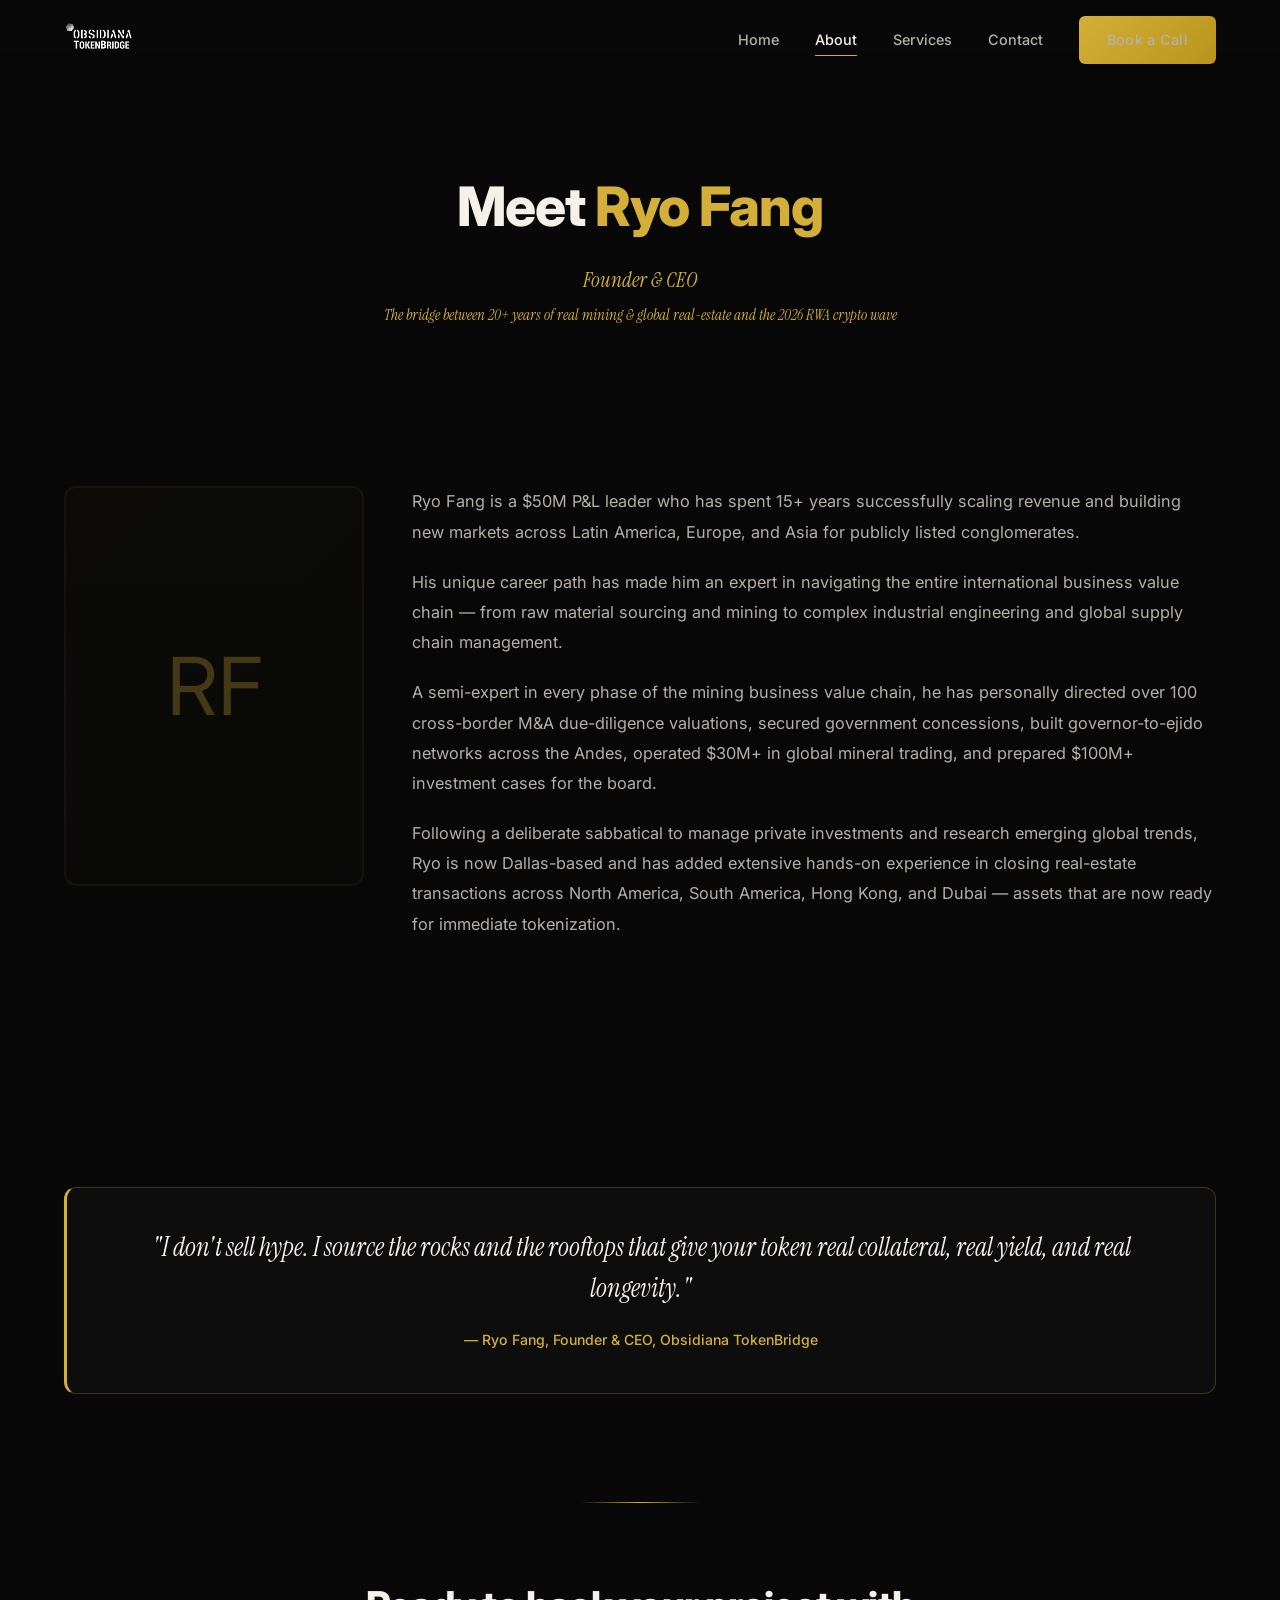
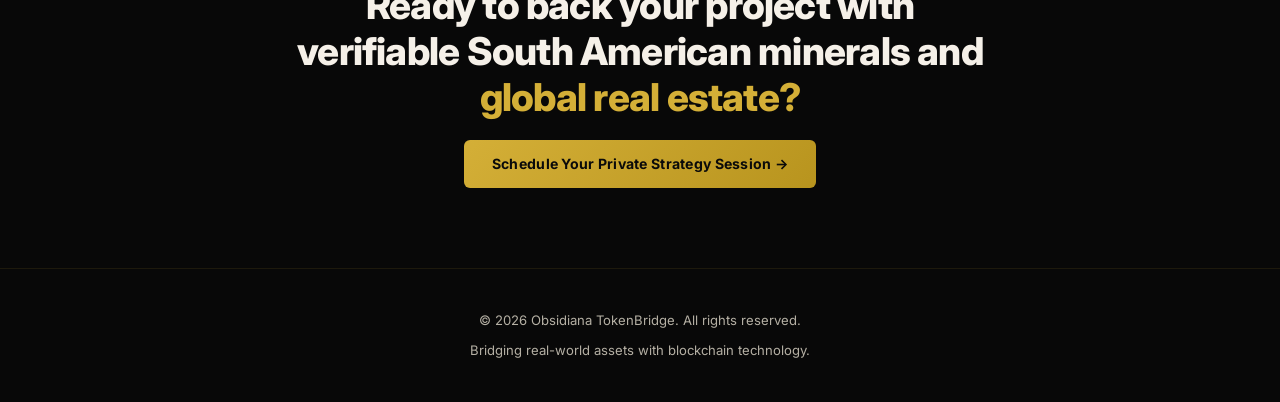
==== about.html @ aa085f13 "Initial build: 4-page Obsidiana TokenBridge website - Homepage with hero, services teaser, values, C" ====
<!DOCTYPE html>
<html lang="en">
<head>
  <meta charset="UTF-8">
  <meta name="viewport" content="width=device-width, initial-scale=1.0">
  <title>About Ryo Fang — Obsidiana TokenBridge</title>
  <meta name="description" content="Meet Ryo Fang, Founder & CEO of Obsidiana TokenBridge. 20+ years of mining and real-estate expertise bridging physical assets with blockchain technology.">
  <link rel="stylesheet" href="css/style.css">
  <link rel="icon" type="image/png" href="assets/images/logo.png">
</head>
<body>

  <!-- NAVIGATION -->
  <nav class="nav">
    <div class="nav-inner">
      <a href="index.html" class="nav-logo">
        <img src="assets/images/logo.png" alt="Obsidiana TokenBridge Logo">
      </a>
      <div class="nav-links">
        <a href="index.html">Home</a>
        <a href="about.html" class="active">About</a>
        <a href="services.html">Services</a>
        <a href="contact.html">Contact</a>
        <a href="contact.html" class="btn-gold">Book a Call</a>
      </div>
      <button class="hamburger" aria-label="Menu">
        <span></span><span></span><span></span>
      </button>
    </div>
  </nav>
  <div class="mobile-nav">
    <a href="index.html">Home</a>
    <a href="about.html" class="active">About</a>
    <a href="services.html">Services</a>
    <a href="contact.html">Contact</a>
    <a href="contact.html" class="btn-gold">Book a Call</a>
  </div>

  <!-- ABOUT HERO -->
  <section class="about-hero">
    <div class="container reveal">
      <h1>Meet <span class="gold">Ryo Fang</span></h1>
      <p class="subtitle">Founder &amp; CEO</p>
      <p class="subtitle" style="font-size:.95rem; margin-top:8px;">The bridge between 20+ years of real mining &amp; global real-estate and the 2026 RWA crypto wave</p>
    </div>
  </section>

  <!-- FOUNDER BIO -->
  <section class="section-sm">
    <div class="container">
      <div class="founder-section reveal">
        <!-- Placeholder photo — client can swap with real photo -->
        <div class="founder-photo placeholder">
          <!-- Replace this div's content with: <img src="assets/images/founder.jpg" alt="Ryo Fang"> -->
          RF
        </div>
        <div class="founder-bio">
          <p>Ryo Fang is a $50M P&amp;L leader who has spent 15+ years successfully scaling revenue and building new markets across Latin America, Europe, and Asia for publicly listed conglomerates.</p>
          <p>His unique career path has made him an expert in navigating the entire international business value chain — from raw material sourcing and mining to complex industrial engineering and global supply chain management.</p>
          <p>A semi-expert in every phase of the mining business value chain, he has personally directed over 100 cross-border M&amp;A due-diligence valuations, secured government concessions, built governor-to-ejido networks across the Andes, operated $30M+ in global mineral trading, and prepared $100M+ investment cases for the board.</p>
          <p>Following a deliberate sabbatical to manage private investments and research emerging global trends, Ryo is now Dallas-based and has added extensive hands-on experience in closing real-estate transactions across North America, South America, Hong Kong, and Dubai — assets that are now ready for immediate tokenization.</p>
        </div>
      </div>
    </div>
  </section>

  <!-- QUOTE -->
  <section class="section-sm">
    <div class="container">
      <div class="quote-box reveal">
        <blockquote>"I don't sell hype. I source the rocks and the rooftops that give your token real collateral, real yield, and real longevity."</blockquote>
        <cite>— Ryo Fang, Founder &amp; CEO, Obsidiana TokenBridge</cite>
      </div>
    </div>
  </section>

  <!-- CTA -->
  <section class="cta-section">
    <div class="container reveal">
      <h2>Ready to back your project with verifiable South American minerals and <span class="gold">global real estate?</span></h2>
      <a href="contact.html" class="btn-gold">Schedule Your Private Strategy Session &rarr;</a>
    </div>
  </section>

  <!-- FOOTER -->
  <footer class="footer">
    <div class="container">
      <p>&copy; 2026 Obsidiana TokenBridge. All rights reserved.</p>
      <p style="margin-top:6px;">Bridging real-world assets with blockchain technology.</p>
    </div>
  </footer>

  <script src="js/main.js"></script>
</body>
</html>
---- css/style.css ----
/* ===== OBSIDIANA TOKENBRIDGE — Global Styles ===== */
@import url('https://fonts.googleapis.com/css2?family=Inter:wght@300;400;500;600;700;800;900&family=Instrument+Serif:ital@0;1&display=swap');

*, *::before, *::after { margin: 0; padding: 0; box-sizing: border-box; }

:root {
  --gold: #D4AF37;
  --gold-light: #E8C860;
  --gold-dark: #B8941E;
  --gold-glow: rgba(212,175,55,0.25);
  --black: #0A0A0A;
  --black-card: #111111;
  --black-card-border: #1e1e1e;
  --white: #F5F0E8;
  --white-dim: #b5b0a4;
  --body-bg: #080808;
  --nav-height: 80px;
  --max-w: 1200px;
  --radius: 12px;
  --transition: .35s cubic-bezier(.4,0,.2,1);
}

html { scroll-behavior: smooth; font-size: 16px; }

body {
  font-family: 'Inter', sans-serif;
  background: var(--body-bg);
  color: var(--white);
  line-height: 1.7;
  overflow-x: hidden;
  -webkit-font-smoothing: antialiased;
}

/* Marble background on every page */
body::before {
  content: '';
  position: fixed;
  inset: 0;
  background: url('../assets/images/wallpaper.png') center/cover no-repeat;
  opacity: .18;
  z-index: -2;
  pointer-events: none;
}
body::after {
  content: '';
  position: fixed;
  inset: 0;
  background: linear-gradient(180deg, rgba(8,8,8,.6) 0%, rgba(8,8,8,.85) 50%, rgba(8,8,8,.95) 100%);
  z-index: -1;
  pointer-events: none;
}

img { max-width: 100%; display: block; }
a { color: inherit; text-decoration: none; }
ul { list-style: none; }

/* ===== SCROLLBAR ===== */
::-webkit-scrollbar { width: 8px; }
::-webkit-scrollbar-track { background: var(--black); }
::-webkit-scrollbar-thumb { background: var(--gold-dark); border-radius: 4px; }

/* ===== UTILITY ===== */
.container { max-width: var(--max-w); margin: 0 auto; padding: 0 24px; }
.gold { color: var(--gold); }
.serif { font-family: 'Instrument Serif', serif; }

/* ===== NAVIGATION ===== */
.nav {
  position: fixed;
  top: 0; left: 0; right: 0;
  height: var(--nav-height);
  z-index: 100;
  transition: background var(--transition), box-shadow var(--transition);
}
.nav.scrolled {
  background: rgba(10,10,10,.92);
  backdrop-filter: blur(16px);
  -webkit-backdrop-filter: blur(16px);
  box-shadow: 0 1px 0 rgba(212,175,55,.12);
}
.nav-inner {
  max-width: var(--max-w);
  margin: 0 auto;
  padding: 0 24px;
  height: 100%;
  display: flex;
  align-items: center;
  justify-content: space-between;
}
.nav-logo {
  display: flex;
  align-items: center;
  gap: 10px;
  font-weight: 700;
  font-size: 1.15rem;
  letter-spacing: .02em;
}
.nav-logo img {
  height: 38px;
  width: auto;
}
.nav-logo span {
  display: flex;
  flex-direction: column;
  line-height: 1.15;
}
.nav-logo .logo-sub {
  font-size: .7rem;
  color: var(--gold);
  font-weight: 500;
  letter-spacing: .08em;
}
.nav-links {
  display: flex;
  align-items: center;
  gap: 36px;
}
.nav-links a {
  font-size: .9rem;
  font-weight: 500;
  color: var(--white-dim);
  transition: color var(--transition);
  position: relative;
}
.nav-links a::after {
  content: '';
  position: absolute;
  bottom: -4px; left: 0;
  width: 0; height: 1.5px;
  background: var(--gold);
  transition: width var(--transition);
}
.nav-links a:hover,
.nav-links a.active {
  color: var(--white);
}
.nav-links a:hover::after,
.nav-links a.active::after {
  width: 100%;
}

/* CTA Button */
.btn-gold {
  display: inline-flex;
  align-items: center;
  gap: 8px;
  padding: 12px 28px;
  background: linear-gradient(135deg, var(--gold) 0%, var(--gold-dark) 100%);
  color: var(--black);
  font-family: 'Inter', sans-serif;
  font-weight: 700;
  font-size: .88rem;
  border: none;
  border-radius: 6px;
  cursor: pointer;
  transition: all var(--transition);
  letter-spacing: .02em;
  text-transform: none;
  white-space: nowrap;
}
.btn-gold:hover {
  background: linear-gradient(135deg, var(--gold-light) 0%, var(--gold) 100%);
  box-shadow: 0 0 30px var(--gold-glow);
  transform: translateY(-1px);
}
.btn-gold-outline {
  display: inline-flex;
  align-items: center;
  gap: 8px;
  padding: 12px 28px;
  background: transparent;
  color: var(--gold);
  font-family: 'Inter', sans-serif;
  font-weight: 600;
  font-size: .88rem;
  border: 1.5px solid var(--gold);
  border-radius: 6px;
  cursor: pointer;
  transition: all var(--transition);
  letter-spacing: .02em;
}
.btn-gold-outline:hover {
  background: rgba(212,175,55,.1);
  box-shadow: 0 0 20px var(--gold-glow);
}

/* ===== HAMBURGER (Mobile) ===== */
.hamburger {
  display: none;
  flex-direction: column;
  gap: 5px;
  cursor: pointer;
  z-index: 110;
  background: none;
  border: none;
  padding: 4px;
}
.hamburger span {
  width: 26px;
  height: 2px;
  background: var(--white);
  transition: all .3s ease;
  border-radius: 2px;
}
.hamburger.open span:nth-child(1) { transform: rotate(45deg) translate(5px,5px); }
.hamburger.open span:nth-child(2) { opacity: 0; }
.hamburger.open span:nth-child(3) { transform: rotate(-45deg) translate(5px,-5px); }

/* ===== MOBILE NAV OVERLAY ===== */
.mobile-nav {
  display: none;
  position: fixed;
  inset: 0;
  background: rgba(8,8,8,.97);
  backdrop-filter: blur(20px);
  z-index: 105;
  flex-direction: column;
  justify-content: center;
  align-items: center;
  gap: 32px;
}
.mobile-nav.open { display: flex; }
.mobile-nav a {
  font-size: 1.5rem;
  font-weight: 600;
  color: var(--white-dim);
  transition: color var(--transition);
}
.mobile-nav a:hover,
.mobile-nav a.active { color: var(--gold); }

/* ===== SECTIONS ===== */
.section {
  padding: 100px 0;
  position: relative;
}
.section-sm { padding: 60px 0; }

/* Section header */
.section-header {
  text-align: center;
  margin-bottom: 60px;
}
.section-header h2 {
  font-size: clamp(2rem, 4vw, 3rem);
  font-weight: 800;
  margin-bottom: 16px;
  letter-spacing: -.02em;
}
.section-header p {
  max-width: 680px;
  margin: 0 auto;
  color: var(--white-dim);
  font-size: 1.05rem;
  line-height: 1.8;
}

/* ===== HERO (Home) ===== */
.hero {
  min-height: 100vh;
  display: flex;
  align-items: center;
  position: relative;
  overflow: hidden;
  padding-top: var(--nav-height);
}
.hero-bg {
  position: absolute;
  inset: 0;
  z-index: -1;
}
.hero-bg img {
  width: 100%;
  height: 100%;
  object-fit: cover;
  opacity: .35;
}
.hero-bg::after {
  content: '';
  position: absolute;
  inset: 0;
  background: linear-gradient(180deg,
    rgba(8,8,8,.3) 0%,
    rgba(8,8,8,.65) 60%,
    var(--body-bg) 100%);
}
.hero-content {
  position: relative;
  z-index: 2;
  text-align: center;
  max-width: 820px;
  margin: 0 auto;
  padding: 60px 24px 80px;
}
.hero-content h1 {
  font-size: clamp(2.5rem, 5.5vw, 4.2rem);
  font-weight: 900;
  letter-spacing: -.03em;
  line-height: 1.1;
  margin-bottom: 12px;
}
.hero-content .hero-tagline {
  font-family: 'Instrument Serif', serif;
  font-style: italic;
  font-size: clamp(1.1rem, 2.5vw, 1.6rem);
  color: var(--gold);
  margin-bottom: 28px;
  line-height: 1.4;
}
.hero-content p {
  font-size: 1.05rem;
  color: var(--white-dim);
  line-height: 1.8;
  max-width: 640px;
  margin: 0 auto 36px;
}
.hero-content .btn-gold {
  padding: 16px 36px;
  font-size: .95rem;
}

/* ===== SERVICE CARDS (Home teaser + Services page) ===== */
.services-grid {
  display: grid;
  grid-template-columns: repeat(3, 1fr);
  gap: 28px;
}
.service-card {
  background: rgba(17,17,17,.7);
  border: 1px solid var(--black-card-border);
  border-radius: var(--radius);
  padding: 40px 28px 36px;
  text-align: center;
  transition: all var(--transition);
  position: relative;
  overflow: hidden;
}
.service-card::before {
  content: '';
  position: absolute;
  top: 0; left: 0; right: 0;
  height: 2px;
  background: linear-gradient(90deg, transparent 0%, var(--gold) 50%, transparent 100%);
  opacity: 0;
  transition: opacity var(--transition);
}
.service-card:hover {
  border-color: rgba(212,175,55,.25);
  transform: translateY(-4px);
  box-shadow: 0 20px 60px rgba(0,0,0,.4);
}
.service-card:hover::before { opacity: 1; }

.service-icon {
  width: 64px;
  height: 64px;
  margin: 0 auto 20px;
  display: flex;
  align-items: center;
  justify-content: center;
  font-size: 2rem;
}
.service-icon img {
  width: 56px;
  height: 56px;
  object-fit: contain;
}
.service-card h3 {
  font-size: 1.15rem;
  font-weight: 700;
  margin-bottom: 12px;
  letter-spacing: -.01em;
}
.service-card p {
  font-size: .92rem;
  color: var(--white-dim);
  line-height: 1.7;
}

/* Service card — highlighted (middle) */
.service-card.highlight {
  border-color: rgba(212,175,55,.35);
  background: rgba(212,175,55,.05);
}

/* ===== VALUES SECTION (Home) ===== */
.values-grid {
  display: grid;
  grid-template-columns: repeat(3, 1fr);
  gap: 36px;
}
.value-item {
  text-align: center;
  padding: 24px;
}
.value-icon {
  font-size: 1.5rem;
  margin-bottom: 16px;
  color: var(--gold);
}
.value-item h3 {
  font-size: 1.05rem;
  font-weight: 700;
  margin-bottom: 10px;
}
.value-item p {
  font-size: .9rem;
  color: var(--white-dim);
  line-height: 1.7;
}

/* ===== CTA SECTION ===== */
.cta-section {
  text-align: center;
  padding: 80px 0;
  position: relative;
}
.cta-section::before {
  content: '';
  position: absolute;
  top: 0; left: 50%; transform: translateX(-50%);
  width: 120px; height: 1px;
  background: linear-gradient(90deg, transparent, var(--gold), transparent);
}
.cta-section h2 {
  font-size: clamp(1.6rem, 3.5vw, 2.4rem);
  font-weight: 800;
  max-width: 700px;
  margin: 0 auto 20px;
  letter-spacing: -.02em;
  line-height: 1.2;
}
.cta-section p {
  color: var(--white-dim);
  font-size: 1.05rem;
  max-width: 600px;
  margin: 0 auto 32px;
  line-height: 1.7;
}

/* ===== SERVICES PAGE — Detailed cards ===== */
.service-detail {
  background: rgba(17,17,17,.6);
  border: 1px solid var(--black-card-border);
  border-radius: var(--radius);
  padding: 48px 40px;
  margin-bottom: 32px;
  transition: border-color var(--transition);
}
.service-detail:hover {
  border-color: rgba(212,175,55,.2);
}
.service-detail h3 {
  font-size: 1.5rem;
  font-weight: 700;
  margin-bottom: 16px;
  color: var(--gold);
}
.service-detail .lead {
  font-size: 1.05rem;
  color: var(--white-dim);
  margin-bottom: 20px;
  line-height: 1.7;
}
.service-detail ul {
  margin-bottom: 20px;
}
.service-detail li {
  padding: 6px 0 6px 28px;
  position: relative;
  color: var(--white-dim);
  font-size: .95rem;
  line-height: 1.7;
}
.service-detail li::before {
  content: '✓';
  position: absolute;
  left: 0;
  color: var(--gold);
  font-weight: 700;
}
.service-detail .note {
  font-style: italic;
  color: var(--white-dim);
  font-size: .9rem;
  opacity: .8;
}

/* ===== 5-STEP PROCESS ===== */
.process-steps {
  display: flex;
  gap: 0;
  position: relative;
  margin-top: 40px;
}
.process-steps::before {
  content: '';
  position: absolute;
  top: 28px;
  left: 40px;
  right: 40px;
  height: 2px;
  background: linear-gradient(90deg, var(--gold-dark), var(--gold), var(--gold-dark));
  opacity: .3;
}
.step {
  flex: 1;
  text-align: center;
  position: relative;
  padding: 0 8px;
}
.step-num {
  width: 56px;
  height: 56px;
  border-radius: 50%;
  background: rgba(212,175,55,.1);
  border: 2px solid var(--gold);
  display: flex;
  align-items: center;
  justify-content: center;
  font-size: 1.3rem;
  font-weight: 800;
  color: var(--gold);
  margin: 0 auto 16px;
  position: relative;
  z-index: 2;
}
.step h4 {
  font-size: .88rem;
  font-weight: 600;
  margin-bottom: 6px;
}
.step p {
  font-size: .8rem;
  color: var(--white-dim);
  line-height: 1.5;
}

/* ===== WHY CHOOSE (Services) ===== */
.why-list {
  display: grid;
  grid-template-columns: 1fr 1fr;
  gap: 20px;
  margin-top: 32px;
}
.why-item {
  display: flex;
  gap: 14px;
  align-items: flex-start;
  padding: 20px;
  background: rgba(17,17,17,.5);
  border: 1px solid var(--black-card-border);
  border-radius: 8px;
}
.why-item .icon {
  color: var(--gold);
  font-size: 1.2rem;
  flex-shrink: 0;
  margin-top: 2px;
}
.why-item p {
  font-size: .92rem;
  color: var(--white-dim);
  line-height: 1.6;
}

/* ===== ABOUT PAGE ===== */
.about-hero {
  padding-top: calc(var(--nav-height) + 80px);
  padding-bottom: 40px;
  text-align: center;
}
.about-hero h1 {
  font-size: clamp(2.2rem, 4.5vw, 3.4rem);
  font-weight: 800;
  letter-spacing: -.02em;
  margin-bottom: 12px;
}
.about-hero .subtitle {
  font-family: 'Instrument Serif', serif;
  font-style: italic;
  font-size: clamp(1rem, 2vw, 1.3rem);
  color: var(--gold);
  line-height: 1.5;
}

.founder-section {
  display: grid;
  grid-template-columns: 300px 1fr;
  gap: 48px;
  align-items: start;
  padding: 60px 0;
}
.founder-photo {
  border-radius: var(--radius);
  overflow: hidden;
  border: 2px solid rgba(212,175,55,.2);
  aspect-ratio: 3/4;
}
.founder-photo img {
  width: 100%;
  height: 100%;
  object-fit: cover;
}
/* placeholder when no photo */
.founder-photo.placeholder {
  background: linear-gradient(135deg, rgba(212,175,55,.08), rgba(17,17,17,.8));
  display: flex;
  align-items: center;
  justify-content: center;
  font-size: 5rem;
  color: var(--gold);
  opacity: .3;
}
.founder-bio p {
  font-size: 1.02rem;
  color: var(--white-dim);
  line-height: 1.85;
  margin-bottom: 20px;
}

.quote-box {
  background: rgba(17,17,17,.6);
  border: 1px solid rgba(212,175,55,.25);
  border-left: 3px solid var(--gold);
  border-radius: var(--radius);
  padding: 40px;
  margin: 48px 0;
  text-align: center;
}
.quote-box blockquote {
  font-family: 'Instrument Serif', serif;
  font-style: italic;
  font-size: clamp(1.15rem, 2.5vw, 1.6rem);
  line-height: 1.6;
  color: var(--white);
  margin-bottom: 16px;
}
.quote-box cite {
  font-family: 'Inter', sans-serif;
  font-style: normal;
  font-size: .88rem;
  color: var(--gold);
  font-weight: 500;
}

/* ===== CONTACT PAGE ===== */
.contact-hero {
  padding-top: calc(var(--nav-height) + 60px);
  padding-bottom: 40px;
  text-align: center;
}
.contact-hero .label {
  font-size: .8rem;
  font-weight: 600;
  letter-spacing: .15em;
  text-transform: uppercase;
  color: var(--gold);
  margin-bottom: 12px;
}
.contact-hero h1 {
  font-size: clamp(2.4rem, 5vw, 3.8rem);
  font-weight: 800;
  letter-spacing: -.02em;
  margin-bottom: 16px;
}
.contact-hero p {
  color: var(--white-dim);
  font-size: 1.05rem;
  max-width: 560px;
  margin: 0 auto 28px;
  line-height: 1.7;
}

.contact-cards {
  display: grid;
  grid-template-columns: repeat(3, 1fr);
  gap: 28px;
  margin: 60px 0;
}
.contact-card {
  background: rgba(17,17,17,.65);
  border: 1px solid var(--black-card-border);
  border-radius: var(--radius);
  padding: 40px 24px;
  text-align: center;
  transition: all var(--transition);
}
.contact-card:hover {
  border-color: rgba(212,175,55,.25);
  transform: translateY(-3px);
}
.contact-card .card-icon {
  font-size: 2rem;
  margin-bottom: 16px;
  color: var(--gold);
}
.contact-card h3 {
  font-size: 1.1rem;
  font-weight: 700;
  margin-bottom: 8px;
}
.contact-card p {
  font-size: .9rem;
  color: var(--white-dim);
  line-height: 1.6;
}
.contact-card a {
  color: var(--gold);
  transition: color var(--transition);
}
.contact-card a:hover { color: var(--gold-light); }

/* Contact form placeholder */
.contact-form-area {
  max-width: 640px;
  margin: 0 auto;
  background: rgba(17,17,17,.6);
  border: 1px solid var(--black-card-border);
  border-radius: var(--radius);
  padding: 48px 40px;
  text-align: center;
}
.contact-form-area h3 {
  font-size: 1.3rem;
  font-weight: 700;
  margin-bottom: 12px;
}
.contact-form-area p {
  font-size: .92rem;
  color: var(--white-dim);
  margin-bottom: 24px;
}
/* Fillout embed placeholder */
.fillout-embed {
  min-height: 200px;
  border: 1px dashed rgba(212,175,55,.3);
  border-radius: 8px;
  display: flex;
  align-items: center;
  justify-content: center;
  color: var(--white-dim);
  font-size: .9rem;
  padding: 40px;
}

/* ===== FOOTER ===== */
.footer {
  padding: 40px 0;
  border-top: 1px solid rgba(212,175,55,.1);
  text-align: center;
}
.footer p {
  font-size: .82rem;
  color: var(--white-dim);
  line-height: 1.8;
}
.footer a { color: var(--gold); }
.footer a:hover { color: var(--gold-light); }

/* ===== PAGE HEADER (inner pages) ===== */
.page-header {
  padding-top: calc(var(--nav-height) + 80px);
  padding-bottom: 40px;
  text-align: center;
}
.page-header h1 {
  font-size: clamp(2.2rem, 5vw, 3.6rem);
  font-weight: 800;
  letter-spacing: -.02em;
  margin-bottom: 20px;
}
.page-header p {
  font-size: 1.05rem;
  color: var(--white-dim);
  max-width: 700px;
  margin: 0 auto;
  line-height: 1.8;
}
.page-header .highlight-text {
  color: var(--gold);
}

/* ===== DIVIDER ===== */
.divider {
  width: 80px;
  height: 1px;
  background: linear-gradient(90deg, transparent, var(--gold), transparent);
  margin: 48px auto;
}

/* ===== ANIMATIONS ===== */
.reveal {
  opacity: 0;
  transform: translateY(32px);
  transition: opacity .7s ease, transform .7s ease;
}
.reveal.visible {
  opacity: 1;
  transform: translateY(0);
}
.reveal-delay-1 { transition-delay: .1s; }
.reveal-delay-2 { transition-delay: .2s; }
.reveal-delay-3 { transition-delay: .3s; }
.reveal-delay-4 { transition-delay: .4s; }
.reveal-delay-5 { transition-delay: .5s; }

/* Gold shimmer for headings */
@keyframes shimmer {
  0% { background-position: -200% center; }
  100% { background-position: 200% center; }
}
.gold-shimmer {
  background: linear-gradient(90deg, var(--gold-dark), var(--gold-light), var(--gold), var(--gold-light), var(--gold-dark));
  background-size: 200% auto;
  -webkit-background-clip: text;
  -webkit-text-fill-color: transparent;
  background-clip: text;
  animation: shimmer 4s linear infinite;
}

/* Subtle glow pulse on hero */
@keyframes glowPulse {
  0%, 100% { box-shadow: 0 0 20px var(--gold-glow); }
  50% { box-shadow: 0 0 40px var(--gold-glow), 0 0 60px rgba(212,175,55,.1); }
}

/* ===== RESPONSIVE ===== */
@media (max-width: 1024px) {
  .services-grid { grid-template-columns: repeat(2, 1fr); }
  .services-grid .service-card:last-child {
    grid-column: 1 / -1;
    max-width: 400px;
    margin: 0 auto;
  }
  .founder-section { grid-template-columns: 240px 1fr; gap: 32px; }
  .why-list { grid-template-columns: 1fr; }
  .process-steps { flex-wrap: wrap; gap: 24px; }
  .process-steps::before { display: none; }
  .step { flex: 0 0 calc(33.33% - 16px); }
}

@media (max-width: 768px) {
  :root { --nav-height: 64px; }

  .nav-links { display: none; }
  .hamburger { display: flex; }

  .hero-content { padding: 40px 20px 60px; }

  .services-grid { grid-template-columns: 1fr; }
  .services-grid .service-card:last-child { max-width: 100%; }

  .values-grid { grid-template-columns: 1fr; gap: 24px; }

  .contact-cards { grid-template-columns: 1fr; }

  .founder-section {
    grid-template-columns: 1fr;
    text-align: center;
  }
  .founder-photo {
    max-width: 260px;
    margin: 0 auto;
  }

  .service-detail { padding: 32px 24px; }

  .process-steps { flex-direction: column; align-items: center; }
  .step { flex: none; width: 100%; max-width: 280px; }

  .quote-box { padding: 28px 20px; }

  .contact-form-area { padding: 32px 20px; }

  .section { padding: 60px 0; }
}

@media (max-width: 480px) {
  .hero-content h1 { font-size: 2rem; }
  .section-header h2 { font-size: 1.6rem; }
  .cta-section h2 { font-size: 1.4rem; }
  .btn-gold { padding: 12px 24px; font-size: .85rem; }
}
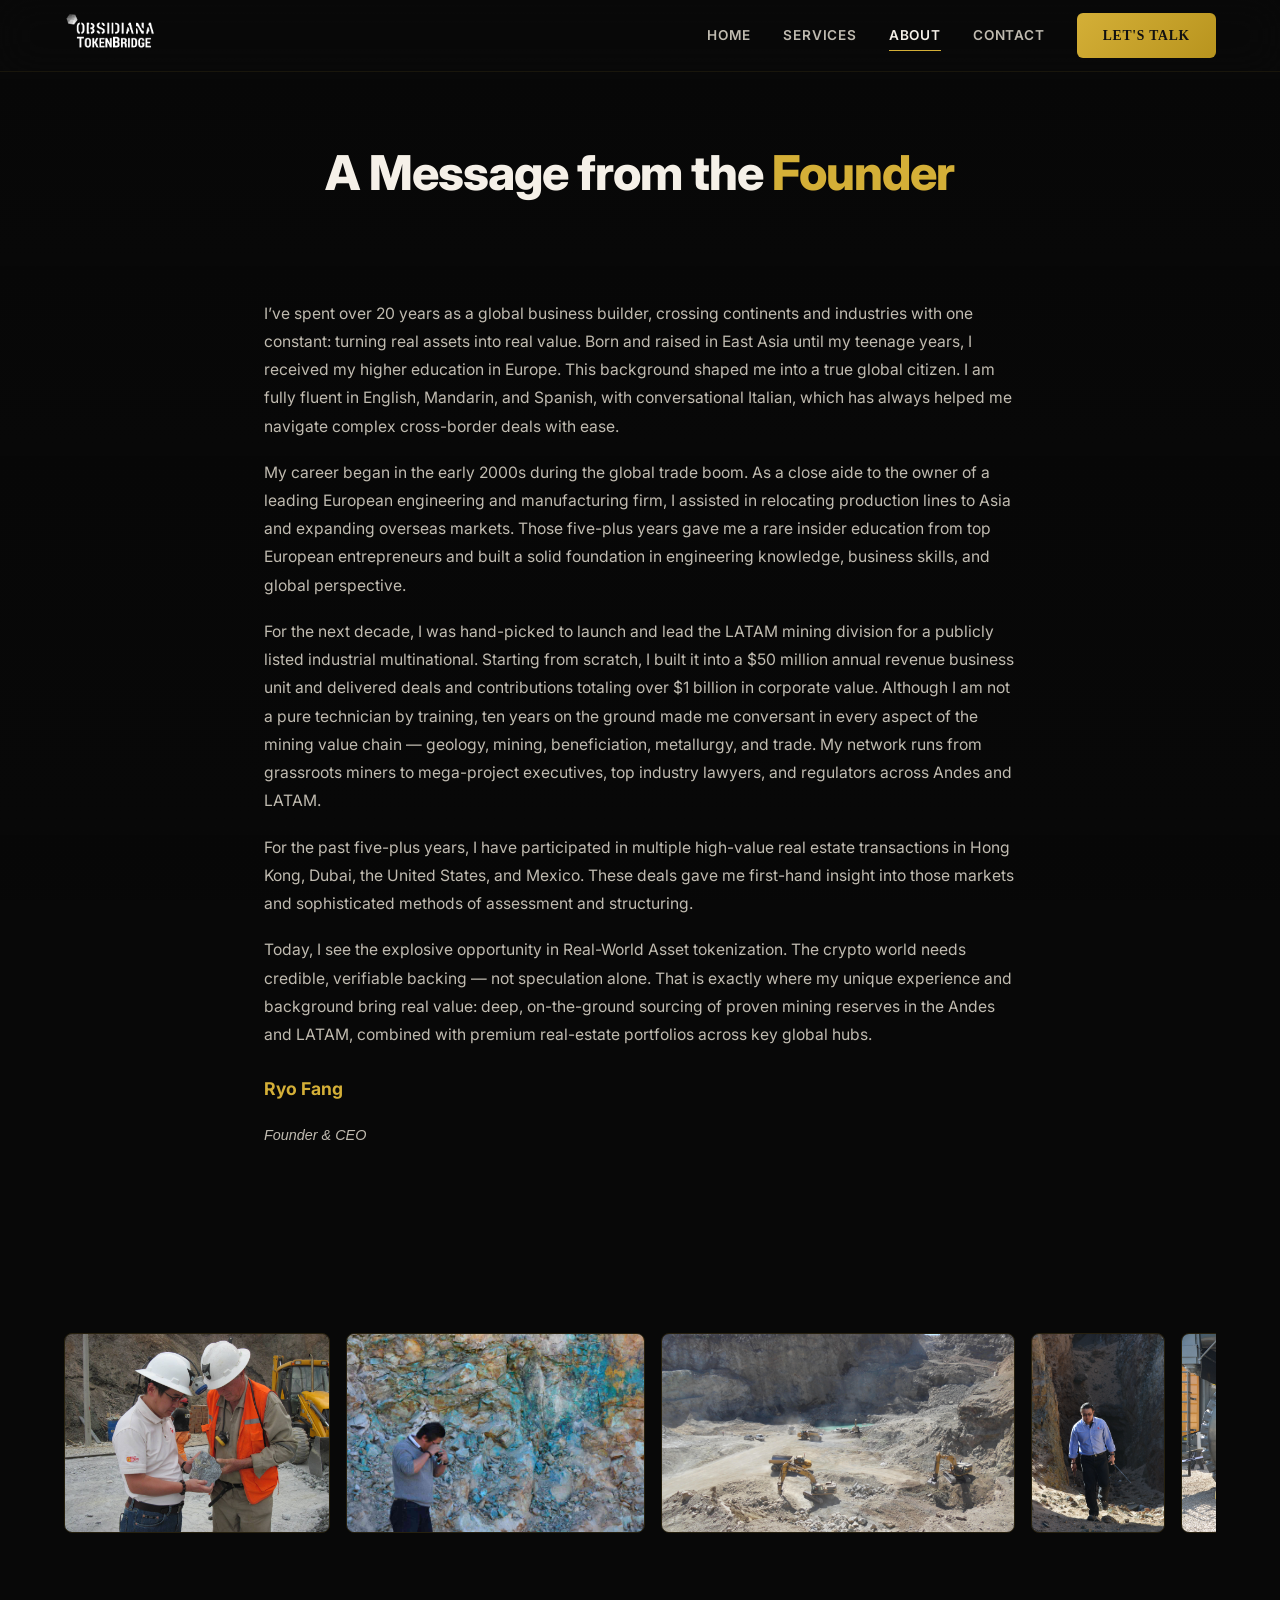
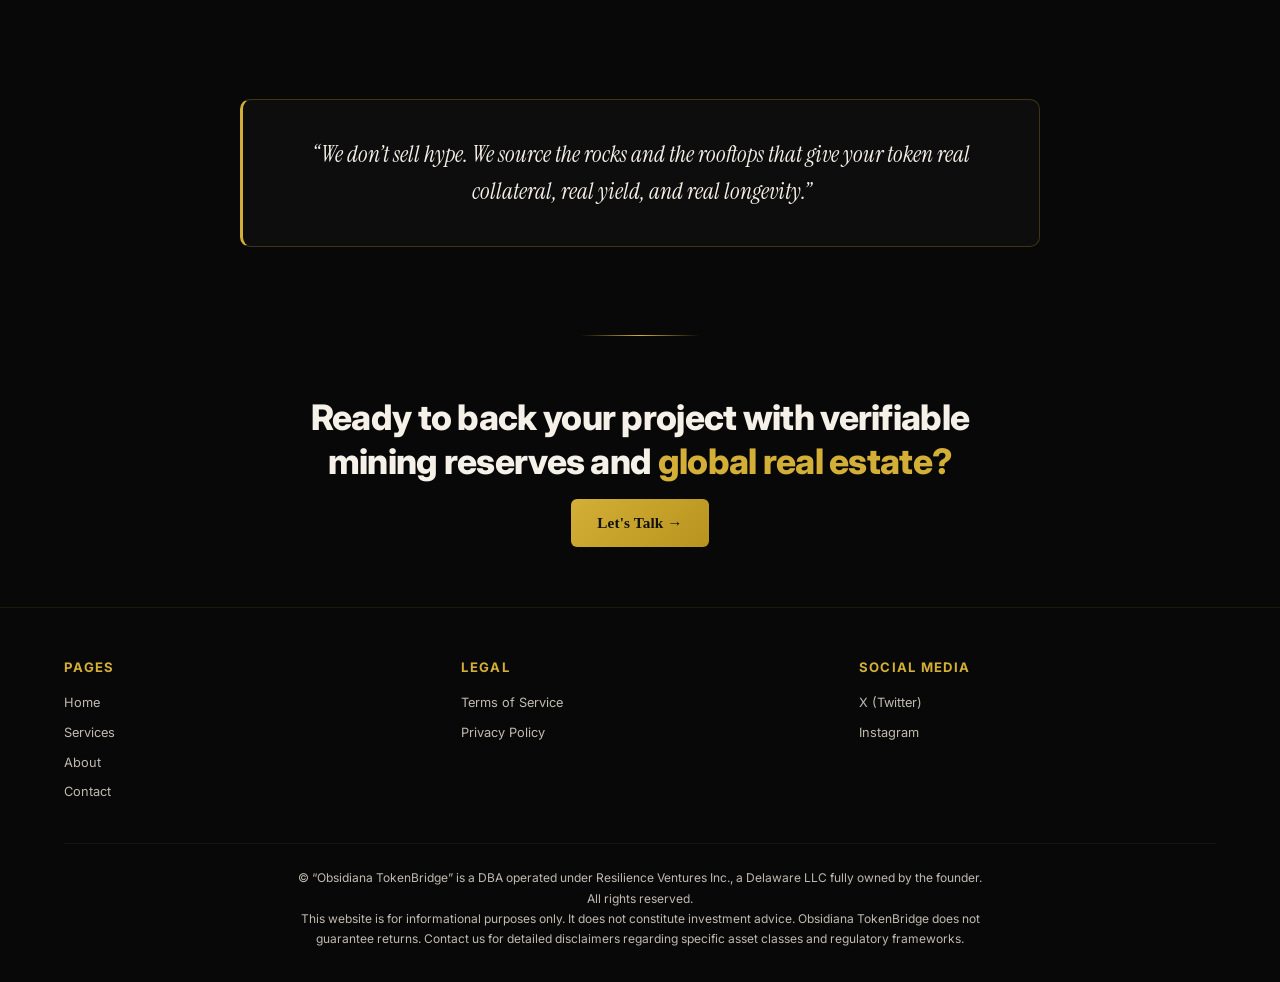
==== commit 0515e9c2: "Major revision: implement all client feedback - Hero: full-width hero2.jpg, new body text about toke" ====
--- a/about.html
+++ b/about.html
@@ -18,10 +18,10 @@
       </a>
       <div class="nav-links">
         <a href="index.html">Home</a>
+        <a href="services.html">Services</a>
         <a href="about.html" class="active">About</a>
-        <a href="services.html">Services</a>
         <a href="contact.html">Contact</a>
-        <a href="contact.html" class="btn-gold">Book a Call</a>
+        <a href="contact.html" class="btn-gold">Let's Talk</a>
       </div>
       <button class="hamburger" aria-label="Menu">
         <span></span><span></span><span></span>
@@ -30,35 +30,72 @@
   </nav>
   <div class="mobile-nav">
     <a href="index.html">Home</a>
+    <a href="services.html">Services</a>
     <a href="about.html" class="active">About</a>
-    <a href="services.html">Services</a>
     <a href="contact.html">Contact</a>
-    <a href="contact.html" class="btn-gold">Book a Call</a>
+    <a href="contact.html" class="btn-gold">Let's Talk</a>
   </div>
 
   <!-- ABOUT HERO -->
   <section class="about-hero">
     <div class="container reveal">
-      <h1>Meet <span class="gold">Ryo Fang</span></h1>
-      <p class="subtitle">Founder &amp; CEO</p>
-      <p class="subtitle" style="font-size:.95rem; margin-top:8px;">The bridge between 20+ years of real mining &amp; global real-estate and the 2026 RWA crypto wave</p>
+      <h1>A Message from the <span class="gold">Founder</span></h1>
     </div>
   </section>
 
   <!-- FOUNDER BIO -->
   <section class="section-sm">
     <div class="container">
-      <div class="founder-section reveal">
-        <!-- Placeholder photo — client can swap with real photo -->
-        <div class="founder-photo placeholder">
-          <!-- Replace this div's content with: <img src="assets/images/founder.jpg" alt="Ryo Fang"> -->
-          RF
-        </div>
-        <div class="founder-bio">
-          <p>Ryo Fang is a $50M P&amp;L leader who has spent 15+ years successfully scaling revenue and building new markets across Latin America, Europe, and Asia for publicly listed conglomerates.</p>
-          <p>His unique career path has made him an expert in navigating the entire international business value chain — from raw material sourcing and mining to complex industrial engineering and global supply chain management.</p>
-          <p>A semi-expert in every phase of the mining business value chain, he has personally directed over 100 cross-border M&amp;A due-diligence valuations, secured government concessions, built governor-to-ejido networks across the Andes, operated $30M+ in global mineral trading, and prepared $100M+ investment cases for the board.</p>
-          <p>Following a deliberate sabbatical to manage private investments and research emerging global trends, Ryo is now Dallas-based and has added extensive hands-on experience in closing real-estate transactions across North America, South America, Hong Kong, and Dubai — assets that are now ready for immediate tokenization.</p>
+      <div class="founder-bio reveal">
+        <p>I&rsquo;ve spent over 20 years as a global business builder, crossing continents and industries with one constant: turning real assets into real value. Born and raised in East Asia until my teenage years, I received my higher education in Europe. This background shaped me into a true global citizen. I am fully fluent in English, Mandarin, and Spanish, with conversational Italian, which has always helped me navigate complex cross-border deals with ease.</p>
+
+        <p>My career began in the early 2000s during the global trade boom. As a close aide to the owner of a leading European engineering and manufacturing firm, I assisted in relocating production lines to Asia and expanding overseas markets. Those five-plus years gave me a rare insider education from top European entrepreneurs and built a solid foundation in engineering knowledge, business skills, and global perspective.</p>
+
+        <p>For the next decade, I was hand-picked to launch and lead the LATAM mining division for a publicly listed industrial multinational. Starting from scratch, I built it into a $50 million annual revenue business unit and delivered deals and contributions totaling over $1 billion in corporate value. Although I am not a pure technician by training, ten years on the ground made me conversant in every aspect of the mining value chain &mdash; geology, mining, beneficiation, metallurgy, and trade. My network runs from grassroots miners to mega-project executives, top industry lawyers, and regulators across Andes and LATAM.</p>
+
+        <p>For the past five-plus years, I have participated in multiple high-value real estate transactions in Hong Kong, Dubai, the United States, and Mexico. These deals gave me first-hand insight into those markets and sophisticated methods of assessment and structuring.</p>
+
+        <p>Today, I see the explosive opportunity in Real-World Asset tokenization. The crypto world needs credible, verifiable backing &mdash; not speculation alone. That is exactly where my unique experience and background bring real value: deep, on-the-ground sourcing of proven mining reserves in the Andes and LATAM, combined with premium real-estate portfolios across key global hubs.</p>
+
+        <p class="signature">Ryo Fang</p>
+        <p class="signature-title">Founder &amp; CEO</p>
+      </div>
+    </div>
+  </section>
+
+  <!-- PHOTO CAROUSEL -->
+  <section class="section-sm">
+    <div class="container">
+      <div class="photo-carousel">
+        <div class="photo-track">
+          <img src="assets/images/about-01.jpg" alt="Ryo Fang">
+          <img src="assets/images/about-02.jpg" alt="Ryo Fang">
+          <img src="assets/images/about-03.jpg" alt="Ryo Fang">
+          <img src="assets/images/about-04.jpg" alt="Ryo Fang">
+          <img src="assets/images/about-05.jpg" alt="Ryo Fang">
+          <img src="assets/images/about-06.jpg" alt="Ryo Fang">
+          <img src="assets/images/about-07.jpg" alt="Ryo Fang">
+          <img src="assets/images/about-08.jpg" alt="Ryo Fang">
+          <img src="assets/images/about-09.jpg" alt="Ryo Fang">
+          <img src="assets/images/about-10.jpg" alt="Ryo Fang">
+          <img src="assets/images/about-11.jpg" alt="Ryo Fang">
+          <img src="assets/images/about-12.jpg" alt="Ryo Fang">
+          <img src="assets/images/about-13.jpg" alt="Ryo Fang">
+          <img src="assets/images/about-14.jpg" alt="Ryo Fang">
+          <img src="assets/images/about-01.jpg" alt="Ryo Fang">
+          <img src="assets/images/about-02.jpg" alt="Ryo Fang">
+          <img src="assets/images/about-03.jpg" alt="Ryo Fang">
+          <img src="assets/images/about-04.jpg" alt="Ryo Fang">
+          <img src="assets/images/about-05.jpg" alt="Ryo Fang">
+          <img src="assets/images/about-06.jpg" alt="Ryo Fang">
+          <img src="assets/images/about-07.jpg" alt="Ryo Fang">
+          <img src="assets/images/about-08.jpg" alt="Ryo Fang">
+          <img src="assets/images/about-09.jpg" alt="Ryo Fang">
+          <img src="assets/images/about-10.jpg" alt="Ryo Fang">
+          <img src="assets/images/about-11.jpg" alt="Ryo Fang">
+          <img src="assets/images/about-12.jpg" alt="Ryo Fang">
+          <img src="assets/images/about-13.jpg" alt="Ryo Fang">
+          <img src="assets/images/about-14.jpg" alt="Ryo Fang">
         </div>
       </div>
     </div>
@@ -68,8 +105,7 @@
   <section class="section-sm">
     <div class="container">
       <div class="quote-box reveal">
-        <blockquote>"I don't sell hype. I source the rocks and the rooftops that give your token real collateral, real yield, and real longevity."</blockquote>
-        <cite>— Ryo Fang, Founder &amp; CEO, Obsidiana TokenBridge</cite>
+        <blockquote>&ldquo;We don&rsquo;t sell hype. We source the rocks and the rooftops that give your token real collateral, real yield, and real longevity.&rdquo;</blockquote>
       </div>
     </div>
   </section>
@@ -77,16 +113,37 @@
   <!-- CTA -->
   <section class="cta-section">
     <div class="container reveal">
-      <h2>Ready to back your project with verifiable South American minerals and <span class="gold">global real estate?</span></h2>
-      <a href="contact.html" class="btn-gold">Schedule Your Private Strategy Session &rarr;</a>
+      <h2>Ready to back your project with verifiable mining reserves and <span class="gold">global real estate?</span></h2>
+      <a href="contact.html" class="btn-gold">Let's Talk &rarr;</a>
     </div>
   </section>
 
   <!-- FOOTER -->
   <footer class="footer">
     <div class="container">
-      <p>&copy; 2026 Obsidiana TokenBridge. All rights reserved.</p>
-      <p style="margin-top:6px;">Bridging real-world assets with blockchain technology.</p>
+      <div class="footer-cols">
+        <div class="footer-col">
+          <h4>Pages</h4>
+          <a href="index.html">Home</a>
+          <a href="services.html">Services</a>
+          <a href="about.html">About</a>
+          <a href="contact.html">Contact</a>
+        </div>
+        <div class="footer-col">
+          <h4>Legal</h4>
+          <a href="terms.html">Terms of Service</a>
+          <a href="privacy.html">Privacy Policy</a>
+        </div>
+        <div class="footer-col">
+          <h4>Social Media</h4>
+          <a href="#">X (Twitter)</a>
+          <a href="#">Instagram</a>
+        </div>
+      </div>
+      <div class="footer-bottom">
+        <p>&copy; &ldquo;Obsidiana TokenBridge&rdquo; is a DBA operated under Resilience Ventures Inc., a Delaware LLC fully owned by the founder. All rights reserved.</p>
+        <p>This website is for informational purposes only. It does not constitute investment advice. Obsidiana TokenBridge does not guarantee returns. Contact us for detailed disclaimers regarding specific asset classes and regulatory frameworks.</p>
+      </div>
     </div>
   </footer>
 
--- a/css/style.css
+++ b/css/style.css
@@ -1,4 +1,4 @@
-/* ===== OBSIDIANA TOKENBRIDGE — Global Styles ===== */
+/* ===== OBSIDIANA TOKENBRIDGE — Global Styles v2 ===== */
 @import url('https://fonts.googleapis.com/css2?family=Inter:wght@300;400;500;600;700;800;900&family=Instrument+Serif:ital@0;1&display=swap');
 
 *, *::before, *::after { margin: 0; padding: 0; box-sizing: border-box; }
@@ -12,11 +12,11 @@
   --black-card: #111111;
   --black-card-border: #1e1e1e;
   --white: #F5F0E8;
-  --white-dim: #b5b0a4;
+  --white-dim: #c0bbb0;
   --body-bg: #080808;
-  --nav-height: 80px;
+  --nav-height: 72px;
   --max-w: 1200px;
-  --radius: 12px;
+  --radius: 10px;
   --transition: .35s cubic-bezier(.4,0,.2,1);
 }
 
@@ -31,13 +31,13 @@
   -webkit-font-smoothing: antialiased;
 }
 
-/* Marble background on every page */
+/* Marble background */
 body::before {
   content: '';
   position: fixed;
   inset: 0;
   background: url('../assets/images/wallpaper.png') center/cover no-repeat;
-  opacity: .18;
+  opacity: .45;
   z-index: -2;
   pointer-events: none;
 }
@@ -45,7 +45,7 @@
   content: '';
   position: fixed;
   inset: 0;
-  background: linear-gradient(180deg, rgba(8,8,8,.6) 0%, rgba(8,8,8,.85) 50%, rgba(8,8,8,.95) 100%);
+  background: linear-gradient(180deg, rgba(8,8,8,.2) 0%, rgba(8,8,8,.5) 50%, rgba(8,8,8,.65) 100%);
   z-index: -1;
   pointer-events: none;
 }
@@ -54,29 +54,26 @@
 a { color: inherit; text-decoration: none; }
 ul { list-style: none; }
 
-/* ===== SCROLLBAR ===== */
+/* Scrollbar */
 ::-webkit-scrollbar { width: 8px; }
 ::-webkit-scrollbar-track { background: var(--black); }
 ::-webkit-scrollbar-thumb { background: var(--gold-dark); border-radius: 4px; }
 
-/* ===== UTILITY ===== */
+/* Utility */
 .container { max-width: var(--max-w); margin: 0 auto; padding: 0 24px; }
 .gold { color: var(--gold); }
 .serif { font-family: 'Instrument Serif', serif; }
 
-/* ===== NAVIGATION ===== */
+/* ===== NAVIGATION — Glassmorphism ===== */
 .nav {
   position: fixed;
   top: 0; left: 0; right: 0;
   height: var(--nav-height);
   z-index: 100;
-  transition: background var(--transition), box-shadow var(--transition);
-}
-.nav.scrolled {
-  background: rgba(10,10,10,.92);
-  backdrop-filter: blur(16px);
-  -webkit-backdrop-filter: blur(16px);
-  box-shadow: 0 1px 0 rgba(212,175,55,.12);
+  background: rgba(10,10,10,.6);
+  backdrop-filter: blur(20px);
+  -webkit-backdrop-filter: blur(20px);
+  border-bottom: 1px solid rgba(212,175,55,.08);
 }
 .nav-inner {
   max-width: var(--max-w);
@@ -91,36 +88,24 @@
   display: flex;
   align-items: center;
   gap: 10px;
-  font-weight: 700;
-  font-size: 1.15rem;
-  letter-spacing: .02em;
 }
 .nav-logo img {
-  height: 38px;
+  height: 50px;
   width: auto;
-}
-.nav-logo span {
-  display: flex;
-  flex-direction: column;
-  line-height: 1.15;
-}
-.nav-logo .logo-sub {
-  font-size: .7rem;
-  color: var(--gold);
-  font-weight: 500;
-  letter-spacing: .08em;
 }
 .nav-links {
   display: flex;
   align-items: center;
-  gap: 36px;
+  gap: 32px;
 }
 .nav-links a {
-  font-size: .9rem;
-  font-weight: 500;
+  font-size: .85rem;
+  font-weight: 600;
   color: var(--white-dim);
   transition: color var(--transition);
   position: relative;
+  text-transform: uppercase;
+  letter-spacing: .06em;
 }
 .nav-links a::after {
   content: '';
@@ -131,43 +116,46 @@
   transition: width var(--transition);
 }
 .nav-links a:hover,
-.nav-links a.active {
-  color: var(--white);
-}
+.nav-links a.active { color: var(--white); }
 .nav-links a:hover::after,
-.nav-links a.active::after {
-  width: 100%;
-}
+.nav-links a.active::after { width: 100%; }
+
+/* Nav menu first letter bigger */
+.nav-links .nav-text { font-size: .85rem; }
+.nav-links .nav-text::first-letter { font-size: 1rem; }
 
 /* CTA Button */
 .btn-gold {
   display: inline-flex;
   align-items: center;
   gap: 8px;
-  padding: 12px 28px;
+  padding: 11px 26px;
   background: linear-gradient(135deg, var(--gold) 0%, var(--gold-dark) 100%);
-  color: var(--black);
-  font-family: 'Inter', sans-serif;
+  color: #111 !important;
+  font-family: 'Instrument Serif', serif;
   font-weight: 700;
-  font-size: .88rem;
+  font-size: .95rem;
   border: none;
   border-radius: 6px;
   cursor: pointer;
   transition: all var(--transition);
-  letter-spacing: .02em;
+  letter-spacing: .01em;
+  white-space: nowrap;
   text-transform: none;
-  white-space: nowrap;
 }
 .btn-gold:hover {
   background: linear-gradient(135deg, var(--gold-light) 0%, var(--gold) 100%);
   box-shadow: 0 0 30px var(--gold-glow);
   transform: translateY(-1px);
-}
+  color: #111 !important;
+}
+.btn-gold::after { display: none !important; }
+
 .btn-gold-outline {
   display: inline-flex;
   align-items: center;
   gap: 8px;
-  padding: 12px 28px;
+  padding: 11px 26px;
   background: transparent;
   color: var(--gold);
   font-family: 'Inter', sans-serif;
@@ -184,7 +172,7 @@
   box-shadow: 0 0 20px var(--gold-glow);
 }
 
-/* ===== HAMBURGER (Mobile) ===== */
+/* Hamburger */
 .hamburger {
   display: none;
   flex-direction: column;
@@ -196,8 +184,7 @@
   padding: 4px;
 }
 .hamburger span {
-  width: 26px;
-  height: 2px;
+  width: 26px; height: 2px;
   background: var(--white);
   transition: all .3s ease;
   border-radius: 2px;
@@ -206,130 +193,139 @@
 .hamburger.open span:nth-child(2) { opacity: 0; }
 .hamburger.open span:nth-child(3) { transform: rotate(-45deg) translate(5px,-5px); }
 
-/* ===== MOBILE NAV OVERLAY ===== */
+/* Mobile nav */
 .mobile-nav {
   display: none;
-  position: fixed;
-  inset: 0;
+  position: fixed; inset: 0;
   background: rgba(8,8,8,.97);
   backdrop-filter: blur(20px);
   z-index: 105;
   flex-direction: column;
   justify-content: center;
   align-items: center;
-  gap: 32px;
+  gap: 28px;
 }
 .mobile-nav.open { display: flex; }
 .mobile-nav a {
-  font-size: 1.5rem;
+  font-size: 1.4rem;
   font-weight: 600;
   color: var(--white-dim);
+  text-transform: uppercase;
+  letter-spacing: .06em;
   transition: color var(--transition);
 }
 .mobile-nav a:hover,
 .mobile-nav a.active { color: var(--gold); }
 
-/* ===== SECTIONS ===== */
-.section {
-  padding: 100px 0;
-  position: relative;
-}
-.section-sm { padding: 60px 0; }
-
-/* Section header */
+/* ===== SECTIONS (compact) ===== */
+.section { padding: 70px 0; position: relative; }
+.section-sm { padding: 48px 0; }
+
 .section-header {
   text-align: center;
-  margin-bottom: 60px;
+  margin-bottom: 40px;
 }
 .section-header h2 {
-  font-size: clamp(2rem, 4vw, 3rem);
+  font-size: clamp(1.8rem, 3.5vw, 2.6rem);
   font-weight: 800;
-  margin-bottom: 16px;
+  margin-bottom: 14px;
   letter-spacing: -.02em;
 }
 .section-header p {
   max-width: 680px;
   margin: 0 auto;
   color: var(--white-dim);
-  font-size: 1.05rem;
-  line-height: 1.8;
-}
-
-/* ===== HERO (Home) ===== */
+  font-size: 1rem;
+  line-height: 1.7;
+}
+
+/* ===== HERO ===== */
 .hero {
-  min-height: 100vh;
-  display: flex;
-  align-items: center;
   position: relative;
   overflow: hidden;
-  padding-top: var(--nav-height);
+  z-index: 1;
 }
 .hero-bg {
-  position: absolute;
-  inset: 0;
-  z-index: -1;
+  position: relative;
+  width: 100%;
+  height: 65vh;
+  min-height: 420px;
+  overflow: hidden;
 }
 .hero-bg img {
   width: 100%;
   height: 100%;
   object-fit: cover;
-  opacity: .35;
+  object-position: center 30%;
 }
 .hero-bg::after {
   content: '';
   position: absolute;
   inset: 0;
   background: linear-gradient(180deg,
-    rgba(8,8,8,.3) 0%,
-    rgba(8,8,8,.65) 60%,
-    var(--body-bg) 100%);
+    rgba(8,8,8,.15) 0%,
+    rgba(8,8,8,0) 25%,
+    rgba(8,8,8,0) 55%,
+    rgba(8,8,8,.85) 100%);
 }
 .hero-content {
-  position: relative;
+  position: absolute;
+  top: 0; left: 0; right: 0; bottom: 0;
   z-index: 2;
-  text-align: center;
-  max-width: 820px;
+  display: flex;
+  flex-direction: column;
+  justify-content: center;
+  padding: 40px;
+  max-width: var(--max-w);
   margin: 0 auto;
-  padding: 60px 24px 80px;
+  text-shadow: 0 2px 16px rgba(0,0,0,.8), 0 1px 3px rgba(0,0,0,.6);
 }
 .hero-content h1 {
-  font-size: clamp(2.5rem, 5.5vw, 4.2rem);
+  font-size: clamp(2.2rem, 5vw, 3.6rem);
   font-weight: 900;
-  letter-spacing: -.03em;
+  letter-spacing: -.02em;
   line-height: 1.1;
-  margin-bottom: 12px;
+  margin-bottom: 10px;
 }
 .hero-content .hero-tagline {
   font-family: 'Instrument Serif', serif;
   font-style: italic;
-  font-size: clamp(1.1rem, 2.5vw, 1.6rem);
-  color: var(--gold);
-  margin-bottom: 28px;
+  font-size: clamp(1rem, 2.2vw, 1.35rem);
+  background: linear-gradient(90deg, var(--gold-dark), var(--gold-light), var(--gold));
+  -webkit-background-clip: text;
+  -webkit-text-fill-color: transparent;
+  background-clip: text;
+  margin-bottom: 18px;
   line-height: 1.4;
+  text-shadow: none;
 }
 .hero-content p {
-  font-size: 1.05rem;
-  color: var(--white-dim);
-  line-height: 1.8;
-  max-width: 640px;
-  margin: 0 auto 36px;
+  font-size: .95rem;
+  color: rgba(255,255,255,.85);
+  line-height: 1.7;
+  max-width: 520px;
+  margin-bottom: 22px;
 }
 .hero-content .btn-gold {
-  padding: 16px 36px;
-  font-size: .95rem;
-}
-
-/* ===== SERVICE CARDS (Home teaser + Services page) ===== */
+  padding: 13px 30px;
+  font-size: .9rem;
+  align-self: flex-start;
+  text-shadow: none;
+}
+
+/* ===== SERVICE CARDS ===== */
 .services-grid {
   display: grid;
   grid-template-columns: repeat(3, 1fr);
-  gap: 28px;
+  gap: 24px;
 }
 .service-card {
-  background: rgba(17,17,17,.7);
-  border: 1px solid var(--black-card-border);
+  background: rgba(20,20,20,.7);
+  backdrop-filter: blur(8px);
+  -webkit-backdrop-filter: blur(8px);
+  border: 1px solid rgba(255,255,255,.06);
   border-radius: var(--radius);
-  padding: 40px 28px 36px;
+  padding: 36px 24px 32px;
   text-align: center;
   transition: all var(--transition);
   position: relative;
@@ -340,79 +336,100 @@
   position: absolute;
   top: 0; left: 0; right: 0;
   height: 2px;
-  background: linear-gradient(90deg, transparent 0%, var(--gold) 50%, transparent 100%);
+  background: linear-gradient(90deg, transparent, var(--gold), transparent);
   opacity: 0;
   transition: opacity var(--transition);
 }
 .service-card:hover {
-  border-color: rgba(212,175,55,.25);
-  transform: translateY(-4px);
-  box-shadow: 0 20px 60px rgba(0,0,0,.4);
+  border-color: rgba(212,175,55,.2);
+  transform: translateY(-3px);
+  box-shadow: 0 16px 48px rgba(0,0,0,.4);
 }
 .service-card:hover::before { opacity: 1; }
 
 .service-icon {
-  width: 64px;
-  height: 64px;
-  margin: 0 auto 20px;
+  width: 80px; height: 80px;
+  margin: 0 auto 16px;
   display: flex;
   align-items: center;
   justify-content: center;
-  font-size: 2rem;
 }
 .service-icon img {
-  width: 56px;
-  height: 56px;
+  width: 68px; height: 68px;
   object-fit: contain;
+  filter: drop-shadow(0 4px 12px rgba(212,175,55,.3));
 }
 .service-card h3 {
-  font-size: 1.15rem;
+  font-size: 1.1rem;
   font-weight: 700;
-  margin-bottom: 12px;
-  letter-spacing: -.01em;
+  margin-bottom: 10px;
 }
 .service-card p {
-  font-size: .92rem;
-  color: var(--white-dim);
-  line-height: 1.7;
-}
-
-/* Service card — highlighted (middle) */
-.service-card.highlight {
-  border-color: rgba(212,175,55,.35);
-  background: rgba(212,175,55,.05);
-}
-
-/* ===== VALUES SECTION (Home) ===== */
+  font-size: .9rem;
+  color: var(--white-dim);
+  line-height: 1.65;
+}
+
+/* ===== EDGES / ADVANTAGES SECTION ===== */
+.edges-grid {
+  display: grid;
+  grid-template-columns: repeat(3, 1fr);
+  gap: 28px;
+}
+.edge-item {
+  text-align: center;
+  padding: 28px 20px;
+  background: rgba(20,20,20,.5);
+  border: 1px solid rgba(255,255,255,.06);
+  border-radius: var(--radius);
+}
+.edge-item h3 {
+  font-size: 1rem;
+  font-weight: 700;
+  color: var(--gold);
+  margin-bottom: 8px;
+}
+.edge-item p {
+  font-size: .9rem;
+  color: var(--white-dim);
+  line-height: 1.6;
+}
+
+/* ===== VALUES SECTION ===== */
 .values-grid {
   display: grid;
   grid-template-columns: repeat(3, 1fr);
-  gap: 36px;
+  gap: 28px;
 }
 .value-item {
   text-align: center;
-  padding: 24px;
-}
-.value-icon {
-  font-size: 1.5rem;
-  margin-bottom: 16px;
-  color: var(--gold);
-}
+  padding: 28px 20px;
+  background: rgba(20,20,20,.5);
+  border: 1px solid rgba(255,255,255,.06);
+  border-radius: var(--radius);
+  transition: all var(--transition);
+}
+.value-item:hover {
+  border-color: rgba(212,175,55,.2);
+  transform: translateY(-2px);
+}
+.value-icon { margin-bottom: 14px; color: var(--gold); }
 .value-item h3 {
-  font-size: 1.05rem;
+  font-size: 1rem;
   font-weight: 700;
-  margin-bottom: 10px;
+  margin-bottom: 8px;
+  color: var(--gold);
 }
 .value-item p {
   font-size: .9rem;
   color: var(--white-dim);
-  line-height: 1.7;
+  line-height: 1.65;
 }
 
 /* ===== CTA SECTION ===== */
 .cta-section {
   text-align: center;
-  padding: 80px 0;
+  padding: 60px 0;
   position: relative;
 }
 .cta-section::before {
@@ -423,57 +440,53 @@
   background: linear-gradient(90deg, transparent, var(--gold), transparent);
 }
 .cta-section h2 {
-  font-size: clamp(1.6rem, 3.5vw, 2.4rem);
+  font-size: clamp(1.5rem, 3.2vw, 2.2rem);
   font-weight: 800;
   max-width: 700px;
-  margin: 0 auto 20px;
+  margin: 0 auto 16px;
   letter-spacing: -.02em;
-  line-height: 1.2;
+  line-height: 1.25;
 }
 .cta-section p {
   color: var(--white-dim);
-  font-size: 1.05rem;
+  font-size: 1rem;
   max-width: 600px;
-  margin: 0 auto 32px;
+  margin: 0 auto 28px;
   line-height: 1.7;
 }
 
-/* ===== SERVICES PAGE — Detailed cards ===== */
+/* ===== SERVICE DETAIL (Services page) ===== */
 .service-detail {
   background: rgba(17,17,17,.6);
   border: 1px solid var(--black-card-border);
   border-radius: var(--radius);
-  padding: 48px 40px;
-  margin-bottom: 32px;
+  padding: 40px 36px;
+  margin-bottom: 28px;
   transition: border-color var(--transition);
 }
-.service-detail:hover {
-  border-color: rgba(212,175,55,.2);
-}
+.service-detail:hover { border-color: rgba(212,175,55,.2); }
 .service-detail h3 {
-  font-size: 1.5rem;
+  font-size: 1.35rem;
   font-weight: 700;
+  margin-bottom: 12px;
+  color: var(--gold);
+}
+.service-detail .lead {
+  font-size: 1rem;
+  color: var(--white-dim);
   margin-bottom: 16px;
-  color: var(--gold);
-}
-.service-detail .lead {
-  font-size: 1.05rem;
-  color: var(--white-dim);
-  margin-bottom: 20px;
   line-height: 1.7;
 }
-.service-detail ul {
-  margin-bottom: 20px;
-}
+.service-detail ul { margin-bottom: 16px; }
 .service-detail li {
-  padding: 6px 0 6px 28px;
-  position: relative;
-  color: var(--white-dim);
-  font-size: .95rem;
-  line-height: 1.7;
+  padding: 5px 0 5px 24px;
+  position: relative;
+  color: var(--white-dim);
+  font-size: .92rem;
+  line-height: 1.65;
 }
 .service-detail li::before {
-  content: '✓';
+  content: '\2713';
   position: absolute;
   left: 0;
   color: var(--gold);
@@ -482,7 +495,7 @@
 .service-detail .note {
   font-style: italic;
   color: var(--white-dim);
-  font-size: .9rem;
+  font-size: .88rem;
   opacity: .8;
 }
 
@@ -491,14 +504,12 @@
   display: flex;
   gap: 0;
   position: relative;
-  margin-top: 40px;
+  margin-top: 32px;
 }
 .process-steps::before {
   content: '';
   position: absolute;
-  top: 28px;
-  left: 40px;
-  right: 40px;
+  top: 24px; left: 40px; right: 40px;
   height: 2px;
   background: linear-gradient(90deg, var(--gold-dark), var(--gold), var(--gold-dark));
   opacity: .3;
@@ -507,182 +518,168 @@
   flex: 1;
   text-align: center;
   position: relative;
-  padding: 0 8px;
+  padding: 0 6px;
 }
 .step-num {
-  width: 56px;
-  height: 56px;
+  width: 48px; height: 48px;
   border-radius: 50%;
   background: rgba(212,175,55,.1);
   border: 2px solid var(--gold);
   display: flex;
   align-items: center;
   justify-content: center;
-  font-size: 1.3rem;
+  font-size: 1.15rem;
   font-weight: 800;
   color: var(--gold);
-  margin: 0 auto 16px;
+  margin: 0 auto 12px;
   position: relative;
   z-index: 2;
 }
-.step h4 {
-  font-size: .88rem;
-  font-weight: 600;
-  margin-bottom: 6px;
-}
-.step p {
-  font-size: .8rem;
-  color: var(--white-dim);
-  line-height: 1.5;
-}
-
-/* ===== WHY CHOOSE (Services) ===== */
+.step h4 { font-size: .85rem; font-weight: 600; margin-bottom: 4px; }
+.step p { font-size: .78rem; color: var(--white-dim); line-height: 1.5; }
+
+/* ===== WHY CHOOSE ===== */
 .why-list {
   display: grid;
   grid-template-columns: 1fr 1fr;
-  gap: 20px;
-  margin-top: 32px;
+  gap: 16px;
+  margin-top: 28px;
 }
 .why-item {
   display: flex;
-  gap: 14px;
+  gap: 12px;
   align-items: flex-start;
-  padding: 20px;
+  padding: 16px;
   background: rgba(17,17,17,.5);
   border: 1px solid var(--black-card-border);
   border-radius: 8px;
 }
 .why-item .icon {
   color: var(--gold);
-  font-size: 1.2rem;
+  font-size: 1.1rem;
   flex-shrink: 0;
   margin-top: 2px;
 }
 .why-item p {
-  font-size: .92rem;
+  font-size: .9rem;
   color: var(--white-dim);
   line-height: 1.6;
 }
 
 /* ===== ABOUT PAGE ===== */
 .about-hero {
-  padding-top: calc(var(--nav-height) + 80px);
-  padding-bottom: 40px;
+  padding-top: calc(var(--nav-height) + 60px);
+  padding-bottom: 30px;
   text-align: center;
 }
 .about-hero h1 {
-  font-size: clamp(2.2rem, 4.5vw, 3.4rem);
+  font-size: clamp(2rem, 4vw, 3rem);
   font-weight: 800;
   letter-spacing: -.02em;
-  margin-bottom: 12px;
-}
-.about-hero .subtitle {
-  font-family: 'Instrument Serif', serif;
+  margin-bottom: 8px;
+}
+
+.founder-bio {
+  max-width: 800px;
+  margin: 0 auto;
+  padding: 0 24px 40px;
+}
+.founder-bio p {
+  font-size: .98rem;
+  color: var(--white-dim);
+  line-height: 1.8;
+  margin-bottom: 18px;
+}
+.founder-bio .signature {
+  color: var(--gold);
+  font-weight: 700;
+  font-size: 1.1rem;
+  margin-top: 24px;
+}
+.founder-bio .signature-title {
+  color: var(--white-dim);
+  font-size: .9rem;
   font-style: italic;
-  font-size: clamp(1rem, 2vw, 1.3rem);
-  color: var(--gold);
-  line-height: 1.5;
-}
-
-.founder-section {
-  display: grid;
-  grid-template-columns: 300px 1fr;
-  gap: 48px;
-  align-items: start;
-  padding: 60px 0;
-}
-.founder-photo {
-  border-radius: var(--radius);
+}
+
+/* Photo carousel */
+.photo-carousel {
   overflow: hidden;
-  border: 2px solid rgba(212,175,55,.2);
-  aspect-ratio: 3/4;
-}
-.founder-photo img {
-  width: 100%;
-  height: 100%;
+  position: relative;
+  padding: 30px 0;
+}
+.photo-track {
+  display: flex;
+  gap: 16px;
+  animation: scrollCarousel 40s linear infinite;
+  width: max-content;
+}
+.photo-track img {
+  height: 200px;
+  width: auto;
+  border-radius: 8px;
   object-fit: cover;
-}
-/* placeholder when no photo */
-.founder-photo.placeholder {
-  background: linear-gradient(135deg, rgba(212,175,55,.08), rgba(17,17,17,.8));
-  display: flex;
-  align-items: center;
-  justify-content: center;
-  font-size: 5rem;
-  color: var(--gold);
-  opacity: .3;
-}
-.founder-bio p {
-  font-size: 1.02rem;
-  color: var(--white-dim);
-  line-height: 1.85;
-  margin-bottom: 20px;
-}
-
+  border: 1px solid rgba(212,175,55,.15);
+  flex-shrink: 0;
+}
+@keyframes scrollCarousel {
+  0% { transform: translateX(0); }
+  100% { transform: translateX(-50%); }
+}
+.photo-carousel:hover .photo-track {
+  animation-play-state: paused;
+}
+
+/* Quote box */
 .quote-box {
   background: rgba(17,17,17,.6);
   border: 1px solid rgba(212,175,55,.25);
   border-left: 3px solid var(--gold);
   border-radius: var(--radius);
-  padding: 40px;
-  margin: 48px 0;
+  padding: 36px;
+  margin: 40px auto;
+  max-width: 800px;
   text-align: center;
 }
 .quote-box blockquote {
   font-family: 'Instrument Serif', serif;
   font-style: italic;
-  font-size: clamp(1.15rem, 2.5vw, 1.6rem);
+  font-size: clamp(1.1rem, 2.2vw, 1.45rem);
   line-height: 1.6;
   color: var(--white);
-  margin-bottom: 16px;
-}
-.quote-box cite {
-  font-family: 'Inter', sans-serif;
-  font-style: normal;
-  font-size: .88rem;
-  color: var(--gold);
-  font-weight: 500;
 }
 
 /* ===== CONTACT PAGE ===== */
 .contact-hero {
-  padding-top: calc(var(--nav-height) + 60px);
-  padding-bottom: 40px;
-  text-align: center;
-}
-.contact-hero .label {
-  font-size: .8rem;
-  font-weight: 600;
-  letter-spacing: .15em;
-  text-transform: uppercase;
-  color: var(--gold);
-  margin-bottom: 12px;
+  padding-top: calc(var(--nav-height) + 50px);
+  padding-bottom: 20px;
+  text-align: center;
 }
 .contact-hero h1 {
-  font-size: clamp(2.4rem, 5vw, 3.8rem);
+  font-size: clamp(2.2rem, 4.5vw, 3.4rem);
   font-weight: 800;
   letter-spacing: -.02em;
-  margin-bottom: 16px;
+  margin-bottom: 14px;
 }
 .contact-hero p {
   color: var(--white-dim);
-  font-size: 1.05rem;
+  font-size: 1rem;
   max-width: 560px;
-  margin: 0 auto 28px;
+  margin: 0 auto;
   line-height: 1.7;
 }
 
 .contact-cards {
   display: grid;
   grid-template-columns: repeat(3, 1fr);
-  gap: 28px;
-  margin: 60px 0;
+  gap: 24px;
+  margin: 40px 0;
 }
 .contact-card {
   background: rgba(17,17,17,.65);
   border: 1px solid var(--black-card-border);
   border-radius: var(--radius);
-  padding: 40px 24px;
+  padding: 32px 20px;
   text-align: center;
   transition: all var(--transition);
 }
@@ -691,138 +688,129 @@
   transform: translateY(-3px);
 }
 .contact-card .card-icon {
-  font-size: 2rem;
-  margin-bottom: 16px;
-  color: var(--gold);
-}
-.contact-card h3 {
-  font-size: 1.1rem;
-  font-weight: 700;
-  margin-bottom: 8px;
-}
-.contact-card p {
-  font-size: .9rem;
-  color: var(--white-dim);
-  line-height: 1.6;
-}
-.contact-card a {
-  color: var(--gold);
-  transition: color var(--transition);
-}
+  font-size: 1.8rem;
+  margin-bottom: 12px;
+  color: var(--gold);
+}
+.contact-card h3 { font-size: 1.05rem; font-weight: 700; margin-bottom: 6px; }
+.contact-card p { font-size: .88rem; color: var(--white-dim); line-height: 1.6; }
+.contact-card a { color: var(--gold); transition: color var(--transition); }
 .contact-card a:hover { color: var(--gold-light); }
 
-/* Contact form placeholder */
-.contact-form-area {
-  max-width: 640px;
+/* Fillout form area */
+.fillout-section {
+  max-width: 700px;
   margin: 0 auto;
-  background: rgba(17,17,17,.6);
-  border: 1px solid var(--black-card-border);
-  border-radius: var(--radius);
-  padding: 48px 40px;
-  text-align: center;
-}
-.contact-form-area h3 {
-  font-size: 1.3rem;
-  font-weight: 700;
-  margin-bottom: 12px;
-}
-.contact-form-area p {
-  font-size: .92rem;
-  color: var(--white-dim);
-  margin-bottom: 24px;
-}
-/* Fillout embed placeholder */
-.fillout-embed {
-  min-height: 200px;
-  border: 1px dashed rgba(212,175,55,.3);
-  border-radius: 8px;
-  display: flex;
-  align-items: center;
-  justify-content: center;
-  color: var(--white-dim);
-  font-size: .9rem;
-  padding: 40px;
+  padding: 20px 0 40px;
 }
 
 /* ===== FOOTER ===== */
 .footer {
-  padding: 40px 0;
+  padding: 48px 0 32px;
   border-top: 1px solid rgba(212,175,55,.1);
-  text-align: center;
-}
-.footer p {
+}
+.footer-cols {
+  display: grid;
+  grid-template-columns: repeat(3, 1fr);
+  gap: 40px;
+  margin-bottom: 32px;
+}
+.footer-col h4 {
   font-size: .82rem;
-  color: var(--white-dim);
-  line-height: 1.8;
-}
-.footer a { color: var(--gold); }
-.footer a:hover { color: var(--gold-light); }
-
-/* ===== PAGE HEADER (inner pages) ===== */
+  font-weight: 700;
+  text-transform: uppercase;
+  letter-spacing: .1em;
+  color: var(--gold);
+  margin-bottom: 14px;
+}
+.footer-col a {
+  display: block;
+  font-size: .8rem;
+  color: var(--white-dim);
+  margin-bottom: 8px;
+  transition: color var(--transition);
+}
+.footer-col a:hover { color: var(--gold); }
+.footer-bottom {
+  text-align: center;
+  padding-top: 24px;
+  border-top: 1px solid rgba(255,255,255,.05);
+}
+.footer-bottom p {
+  font-size: .75rem;
+  color: var(--white-dim);
+  line-height: 1.7;
+  max-width: 700px;
+  margin: 0 auto;
+}
+
+/* ===== PAGE HEADER (inner) ===== */
 .page-header {
-  padding-top: calc(var(--nav-height) + 80px);
-  padding-bottom: 40px;
+  padding-top: calc(var(--nav-height) + 60px);
+  padding-bottom: 30px;
   text-align: center;
 }
 .page-header h1 {
-  font-size: clamp(2.2rem, 5vw, 3.6rem);
+  font-size: clamp(2rem, 4.5vw, 3.2rem);
   font-weight: 800;
   letter-spacing: -.02em;
-  margin-bottom: 20px;
+  margin-bottom: 16px;
 }
 .page-header p {
-  font-size: 1.05rem;
+  font-size: 1rem;
   color: var(--white-dim);
   max-width: 700px;
   margin: 0 auto;
-  line-height: 1.8;
-}
-.page-header .highlight-text {
-  color: var(--gold);
-}
-
-/* ===== DIVIDER ===== */
+  line-height: 1.7;
+}
+.page-header .highlight-text { color: var(--gold); }
+
+/* Legal pages */
+.legal-content {
+  max-width: 800px;
+  margin: 0 auto;
+  padding: 0 24px 60px;
+}
+.legal-content h2 {
+  font-size: 1.2rem;
+  font-weight: 700;
+  margin: 28px 0 10px;
+  color: var(--white);
+}
+.legal-content p, .legal-content li {
+  font-size: .92rem;
+  color: var(--white-dim);
+  line-height: 1.75;
+  margin-bottom: 12px;
+}
+.legal-content ul { padding-left: 20px; list-style: disc; }
+
+/* Divider */
 .divider {
-  width: 80px;
-  height: 1px;
+  width: 80px; height: 1px;
   background: linear-gradient(90deg, transparent, var(--gold), transparent);
-  margin: 48px auto;
+  margin: 36px auto;
 }
 
 /* ===== ANIMATIONS ===== */
 .reveal {
   opacity: 0;
-  transform: translateY(32px);
+  transform: translateY(28px);
   transition: opacity .7s ease, transform .7s ease;
 }
-.reveal.visible {
-  opacity: 1;
-  transform: translateY(0);
-}
+.reveal.visible { opacity: 1; transform: translateY(0); }
 .reveal-delay-1 { transition-delay: .1s; }
 .reveal-delay-2 { transition-delay: .2s; }
 .reveal-delay-3 { transition-delay: .3s; }
 .reveal-delay-4 { transition-delay: .4s; }
 .reveal-delay-5 { transition-delay: .5s; }
 
-/* Gold shimmer for headings */
-@keyframes shimmer {
-  0% { background-position: -200% center; }
-  100% { background-position: 200% center; }
-}
-.gold-shimmer {
-  background: linear-gradient(90deg, var(--gold-dark), var(--gold-light), var(--gold), var(--gold-light), var(--gold-dark));
-  background-size: 200% auto;
+/* Gold gradient text (non-animated) */
+.gold-gradient {
+  background: linear-gradient(90deg, var(--gold-dark), var(--gold-light), var(--gold));
   -webkit-background-clip: text;
   -webkit-text-fill-color: transparent;
   background-clip: text;
-  animation: shimmer 4s linear infinite;
-}
-
-/* Subtle glow pulse on hero */
-@keyframes glowPulse {
-  0%, 100% { box-shadow: 0 0 20px var(--gold-glow); }
-  50% { box-shadow: 0 0 40px var(--gold-glow), 0 0 60px rgba(212,175,55,.1); }
 }
 
 /* ===== RESPONSIVE ===== */
@@ -830,55 +818,41 @@
   .services-grid { grid-template-columns: repeat(2, 1fr); }
   .services-grid .service-card:last-child {
     grid-column: 1 / -1;
-    max-width: 400px;
+    max-width: 380px;
     margin: 0 auto;
   }
-  .founder-section { grid-template-columns: 240px 1fr; gap: 32px; }
+  .edges-grid { grid-template-columns: 1fr; }
   .why-list { grid-template-columns: 1fr; }
-  .process-steps { flex-wrap: wrap; gap: 24px; }
+  .process-steps { flex-wrap: wrap; gap: 20px; }
   .process-steps::before { display: none; }
-  .step { flex: 0 0 calc(33.33% - 16px); }
+  .step { flex: 0 0 calc(33.33% - 14px); }
+  .footer-cols { grid-template-columns: repeat(3, 1fr); gap: 24px; }
 }
 
 @media (max-width: 768px) {
-  :root { --nav-height: 64px; }
-
+  :root { --nav-height: 60px; }
   .nav-links { display: none; }
   .hamburger { display: flex; }
-
-  .hero-content { padding: 40px 20px 60px; }
-
+  .hero-content { padding: 20px; }
+  .hero-bg { height: 50vh; min-height: 320px; }
   .services-grid { grid-template-columns: 1fr; }
   .services-grid .service-card:last-child { max-width: 100%; }
-
-  .values-grid { grid-template-columns: 1fr; gap: 24px; }
-
+  .values-grid { grid-template-columns: 1fr; gap: 20px; }
   .contact-cards { grid-template-columns: 1fr; }
-
-  .founder-section {
-    grid-template-columns: 1fr;
-    text-align: center;
-  }
-  .founder-photo {
-    max-width: 260px;
-    margin: 0 auto;
-  }
-
-  .service-detail { padding: 32px 24px; }
-
+  .service-detail { padding: 28px 20px; }
   .process-steps { flex-direction: column; align-items: center; }
-  .step { flex: none; width: 100%; max-width: 280px; }
-
-  .quote-box { padding: 28px 20px; }
-
-  .contact-form-area { padding: 32px 20px; }
-
-  .section { padding: 60px 0; }
+  .step { flex: none; width: 100%; max-width: 260px; }
+  .quote-box { padding: 24px 16px; }
+  .section { padding: 48px 0; }
+  .footer-cols { grid-template-columns: 1fr 1fr 1fr; gap: 20px; }
+  .footer-col a { font-size: .75rem; }
+  .photo-track img { height: 150px; }
 }
 
 @media (max-width: 480px) {
-  .hero-content h1 { font-size: 2rem; }
-  .section-header h2 { font-size: 1.6rem; }
-  .cta-section h2 { font-size: 1.4rem; }
-  .btn-gold { padding: 12px 24px; font-size: .85rem; }
-}
+  .hero-content h1 { font-size: 1.8rem; }
+  .section-header h2 { font-size: 1.5rem; }
+  .cta-section h2 { font-size: 1.3rem; }
+  .btn-gold { padding: 10px 22px; font-size: .85rem; }
+  .footer-cols { grid-template-columns: 1fr; gap: 20px; }
+}
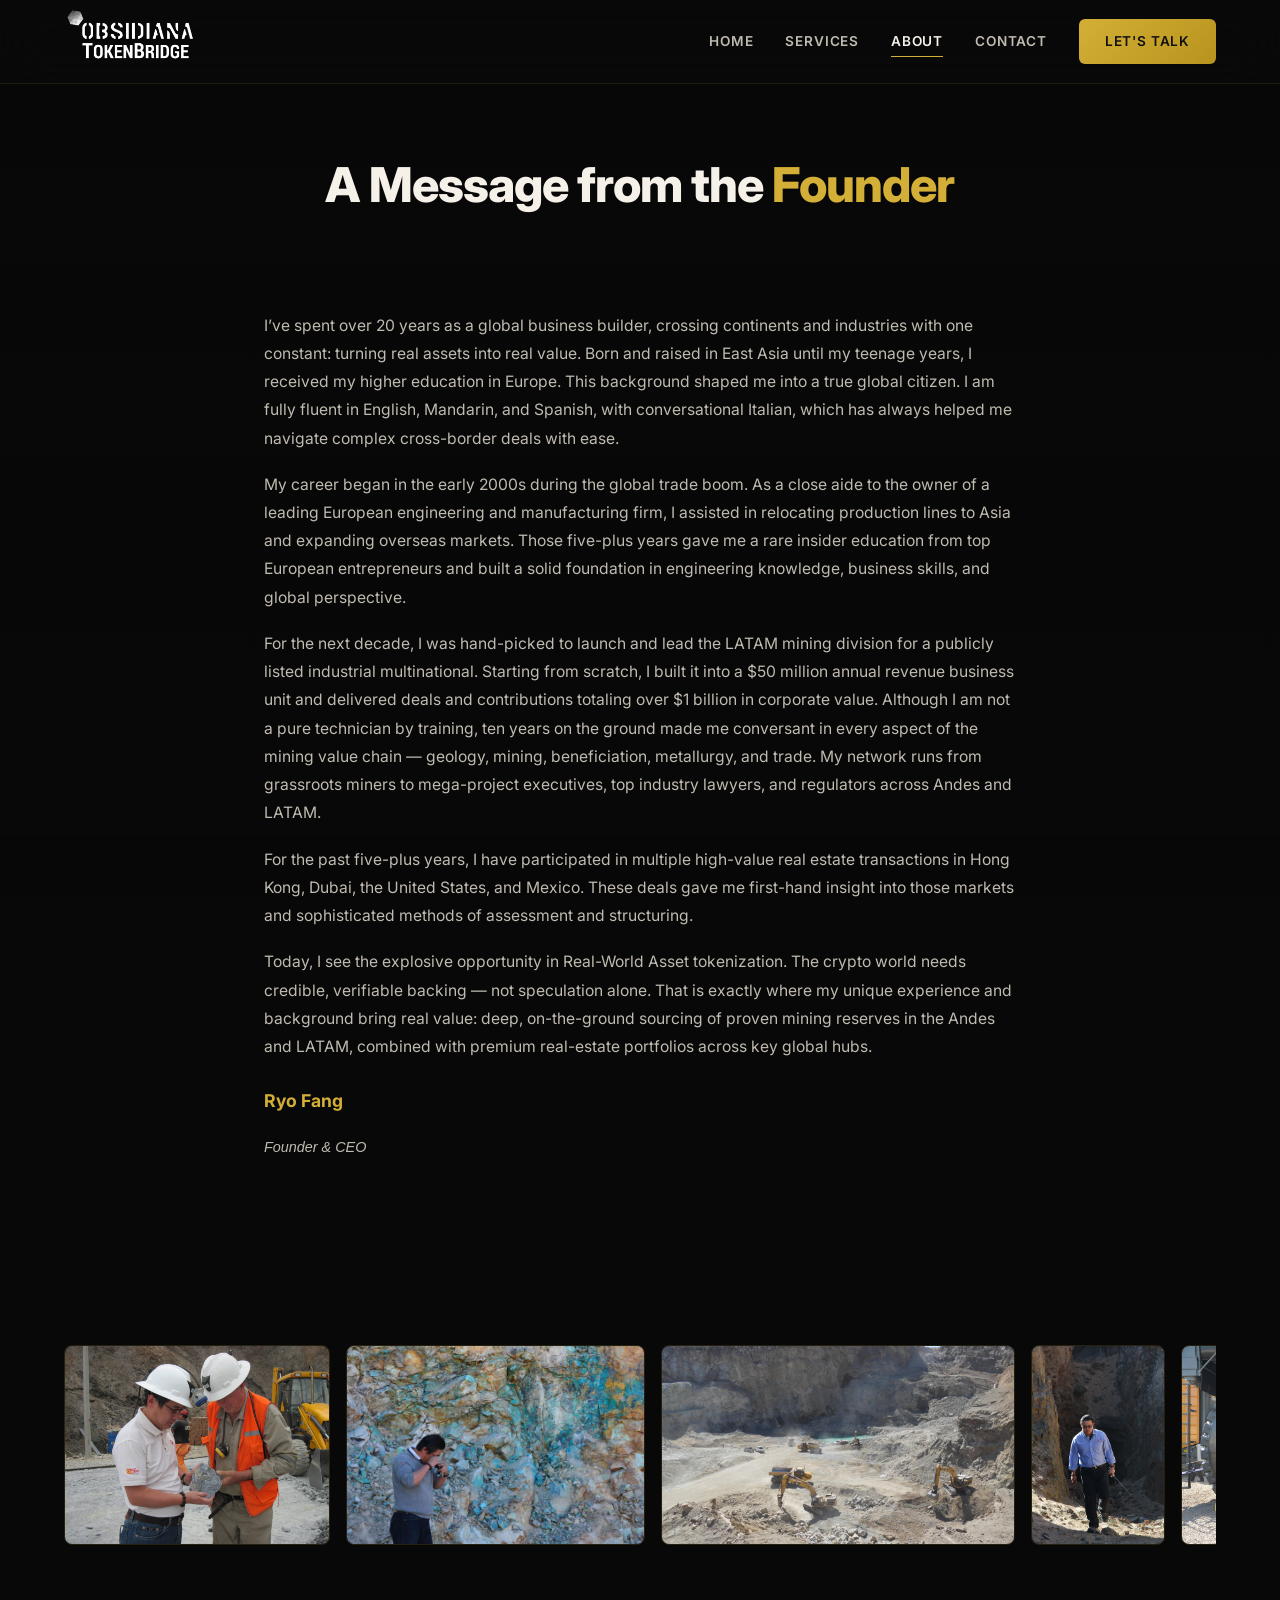
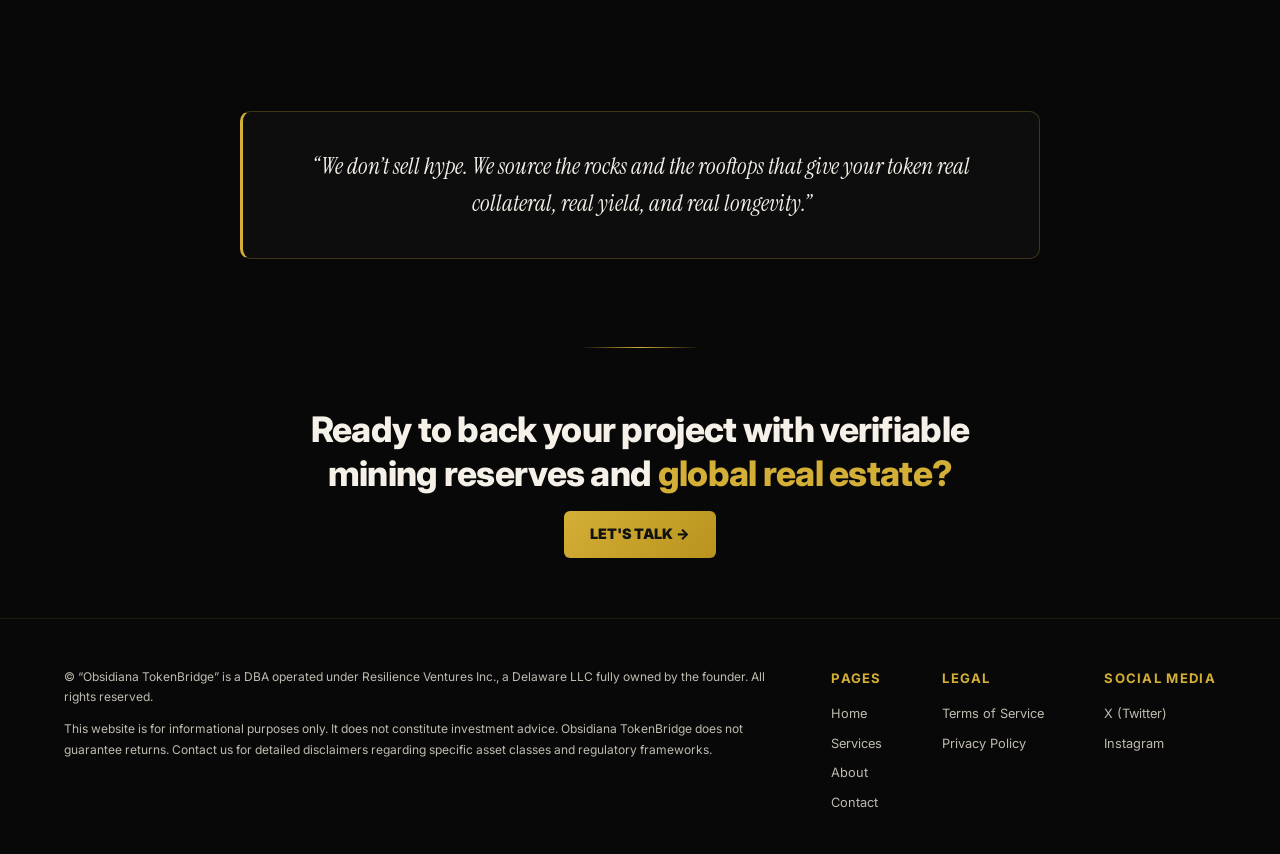
==== commit c6134361: "Restructure footer: copyright text left-aligned on left, columns on right, remove dividing line" ====
--- a/about.html
+++ b/about.html
@@ -121,28 +121,30 @@
   <!-- FOOTER -->
   <footer class="footer">
     <div class="container">
-      <div class="footer-cols">
-        <div class="footer-col">
-          <h4>Pages</h4>
-          <a href="index.html">Home</a>
-          <a href="services.html">Services</a>
-          <a href="about.html">About</a>
-          <a href="contact.html">Contact</a>
+      <div class="footer-row">
+        <div class="footer-text">
+          <p>&copy; &ldquo;Obsidiana TokenBridge&rdquo; is a DBA operated under Resilience Ventures Inc., a Delaware LLC fully owned by the founder. All rights reserved.</p>
+          <p>This website is for informational purposes only. It does not constitute investment advice. Obsidiana TokenBridge does not guarantee returns. Contact us for detailed disclaimers regarding specific asset classes and regulatory frameworks.</p>
         </div>
-        <div class="footer-col">
-          <h4>Legal</h4>
-          <a href="terms.html">Terms of Service</a>
-          <a href="privacy.html">Privacy Policy</a>
+        <div class="footer-cols">
+          <div class="footer-col">
+            <h4>Pages</h4>
+            <a href="index.html">Home</a>
+            <a href="services.html">Services</a>
+            <a href="about.html">About</a>
+            <a href="contact.html">Contact</a>
+          </div>
+          <div class="footer-col">
+            <h4>Legal</h4>
+            <a href="terms.html">Terms of Service</a>
+            <a href="privacy.html">Privacy Policy</a>
+          </div>
+          <div class="footer-col">
+            <h4>Social Media</h4>
+            <a href="#">X (Twitter)</a>
+            <a href="#">Instagram</a>
+          </div>
         </div>
-        <div class="footer-col">
-          <h4>Social Media</h4>
-          <a href="#">X (Twitter)</a>
-          <a href="#">Instagram</a>
-        </div>
-      </div>
-      <div class="footer-bottom">
-        <p>&copy; &ldquo;Obsidiana TokenBridge&rdquo; is a DBA operated under Resilience Ventures Inc., a Delaware LLC fully owned by the founder. All rights reserved.</p>
-        <p>This website is for informational purposes only. It does not constitute investment advice. Obsidiana TokenBridge does not guarantee returns. Contact us for detailed disclaimers regarding specific asset classes and regulatory frameworks.</p>
       </div>
     </div>
   </footer>
--- a/css/style.css
+++ b/css/style.css
@@ -14,7 +14,7 @@
   --white: #F5F0E8;
   --white-dim: #c0bbb0;
   --body-bg: #080808;
-  --nav-height: 72px;
+  --nav-height: 84px;
   --max-w: 1200px;
   --radius: 10px;
   --transition: .35s cubic-bezier(.4,0,.2,1);
@@ -70,10 +70,10 @@
   top: 0; left: 0; right: 0;
   height: var(--nav-height);
   z-index: 100;
-  background: rgba(10,10,10,.6);
-  backdrop-filter: blur(20px);
-  -webkit-backdrop-filter: blur(20px);
-  border-bottom: 1px solid rgba(212,175,55,.08);
+  background: rgba(10,10,10,.75);
+  backdrop-filter: blur(24px);
+  -webkit-backdrop-filter: blur(24px);
+  border-bottom: 1px solid rgba(212,175,55,.12);
 }
 .nav-inner {
   max-width: var(--max-w);
@@ -90,7 +90,7 @@
   gap: 10px;
 }
 .nav-logo img {
-  height: 50px;
+  height: 72px;
   width: auto;
 }
 .nav-links {
@@ -132,16 +132,16 @@
   padding: 11px 26px;
   background: linear-gradient(135deg, var(--gold) 0%, var(--gold-dark) 100%);
   color: #111 !important;
-  font-family: 'Instrument Serif', serif;
-  font-weight: 700;
-  font-size: .95rem;
+  font-family: 'Inter', sans-serif;
+  font-weight: 900;
+  font-size: .9rem;
   border: none;
   border-radius: 6px;
   cursor: pointer;
   transition: all var(--transition);
-  letter-spacing: .01em;
+  letter-spacing: -.01em;
   white-space: nowrap;
-  text-transform: none;
+  text-transform: uppercase;
 }
 .btn-gold:hover {
   background: linear-gradient(135deg, var(--gold-light) 0%, var(--gold) 100%);
@@ -248,8 +248,8 @@
 .hero-bg {
   position: relative;
   width: 100%;
-  height: 65vh;
-  min-height: 420px;
+  height: 85vh;
+  min-height: 520px;
   overflow: hidden;
 }
 .hero-bg img {
@@ -280,6 +280,13 @@
   margin: 0 auto;
   text-shadow: 0 2px 16px rgba(0,0,0,.8), 0 1px 3px rgba(0,0,0,.6);
 }
+/* Centered hero layout */
+.hero-centered {
+  text-align: center;
+  align-items: center;
+  justify-content: center;
+  padding: calc(var(--nav-height) + 2vh) 40px 40px;
+}
 .hero-content h1 {
   font-size: clamp(2.2rem, 5vw, 3.6rem);
   font-weight: 900;
@@ -290,21 +297,29 @@
 .hero-content .hero-tagline {
   font-family: 'Instrument Serif', serif;
   font-style: italic;
-  font-size: clamp(1rem, 2.2vw, 1.35rem);
+  font-size: clamp(1.6rem, 3.6vw, 3.2rem);
   background: linear-gradient(90deg, var(--gold-dark), var(--gold-light), var(--gold));
   -webkit-background-clip: text;
   -webkit-text-fill-color: transparent;
   background-clip: text;
-  margin-bottom: 18px;
+  margin-bottom: 28px;
   line-height: 1.4;
   text-shadow: none;
+  max-width: none;
 }
 .hero-content p {
-  font-size: .95rem;
-  color: rgba(255,255,255,.85);
-  line-height: 1.7;
-  max-width: 520px;
+  font-size: 1rem;
+  color: rgba(255,255,255,.88);
+  line-height: 1.75;
+  max-width: 560px;
   margin-bottom: 22px;
+}
+.hero-content .hero-body {
+  font-size: 1.25rem;
+  color: rgba(255,255,255,.88);
+  line-height: 1.8;
+  max-width: 680px;
+  margin: 0 auto;
 }
 .hero-content .btn-gold {
   padding: 13px 30px;
@@ -709,11 +724,25 @@
   padding: 48px 0 32px;
   border-top: 1px solid rgba(212,175,55,.1);
 }
+.footer-row {
+  display: flex;
+  align-items: flex-start;
+  gap: 60px;
+}
+.footer-text {
+  flex: 1;
+  text-align: left;
+}
+.footer-text p {
+  font-size: .75rem;
+  color: var(--white-dim);
+  line-height: 1.7;
+  margin-bottom: 12px;
+}
 .footer-cols {
-  display: grid;
-  grid-template-columns: repeat(3, 1fr);
-  gap: 40px;
-  margin-bottom: 32px;
+  display: flex;
+  gap: 60px;
+  flex-shrink: 0;
 }
 .footer-col h4 {
   font-size: .82rem;
@@ -731,18 +760,6 @@
   transition: color var(--transition);
 }
 .footer-col a:hover { color: var(--gold); }
-.footer-bottom {
-  text-align: center;
-  padding-top: 24px;
-  border-top: 1px solid rgba(255,255,255,.05);
-}
-.footer-bottom p {
-  font-size: .75rem;
-  color: var(--white-dim);
-  line-height: 1.7;
-  max-width: 700px;
-  margin: 0 auto;
-}
 
 /* ===== PAGE HEADER (inner) ===== */
 .page-header {
@@ -826,7 +843,7 @@
   .process-steps { flex-wrap: wrap; gap: 20px; }
   .process-steps::before { display: none; }
   .step { flex: 0 0 calc(33.33% - 14px); }
-  .footer-cols { grid-template-columns: repeat(3, 1fr); gap: 24px; }
+  .footer-cols { gap: 40px; }
 }
 
 @media (max-width: 768px) {
@@ -834,6 +851,8 @@
   .nav-links { display: none; }
   .hamburger { display: flex; }
   .hero-content { padding: 20px; }
+  .hero-centered { padding: calc(var(--nav-height) + 1vh) 20px 20px; }
+  .hero-content .hero-tagline { }
   .hero-bg { height: 50vh; min-height: 320px; }
   .services-grid { grid-template-columns: 1fr; }
   .services-grid .service-card:last-child { max-width: 100%; }
@@ -844,7 +863,8 @@
   .step { flex: none; width: 100%; max-width: 260px; }
   .quote-box { padding: 24px 16px; }
   .section { padding: 48px 0; }
-  .footer-cols { grid-template-columns: 1fr 1fr 1fr; gap: 20px; }
+  .footer-row { flex-direction: column; gap: 30px; }
+  .footer-cols { flex-wrap: wrap; gap: 20px; }
   .footer-col a { font-size: .75rem; }
   .photo-track img { height: 150px; }
 }
@@ -854,5 +874,5 @@
   .section-header h2 { font-size: 1.5rem; }
   .cta-section h2 { font-size: 1.3rem; }
   .btn-gold { padding: 10px 22px; font-size: .85rem; }
-  .footer-cols { grid-template-columns: 1fr; gap: 20px; }
-}
+  .footer-cols { flex-direction: column; gap: 20px; }
+}
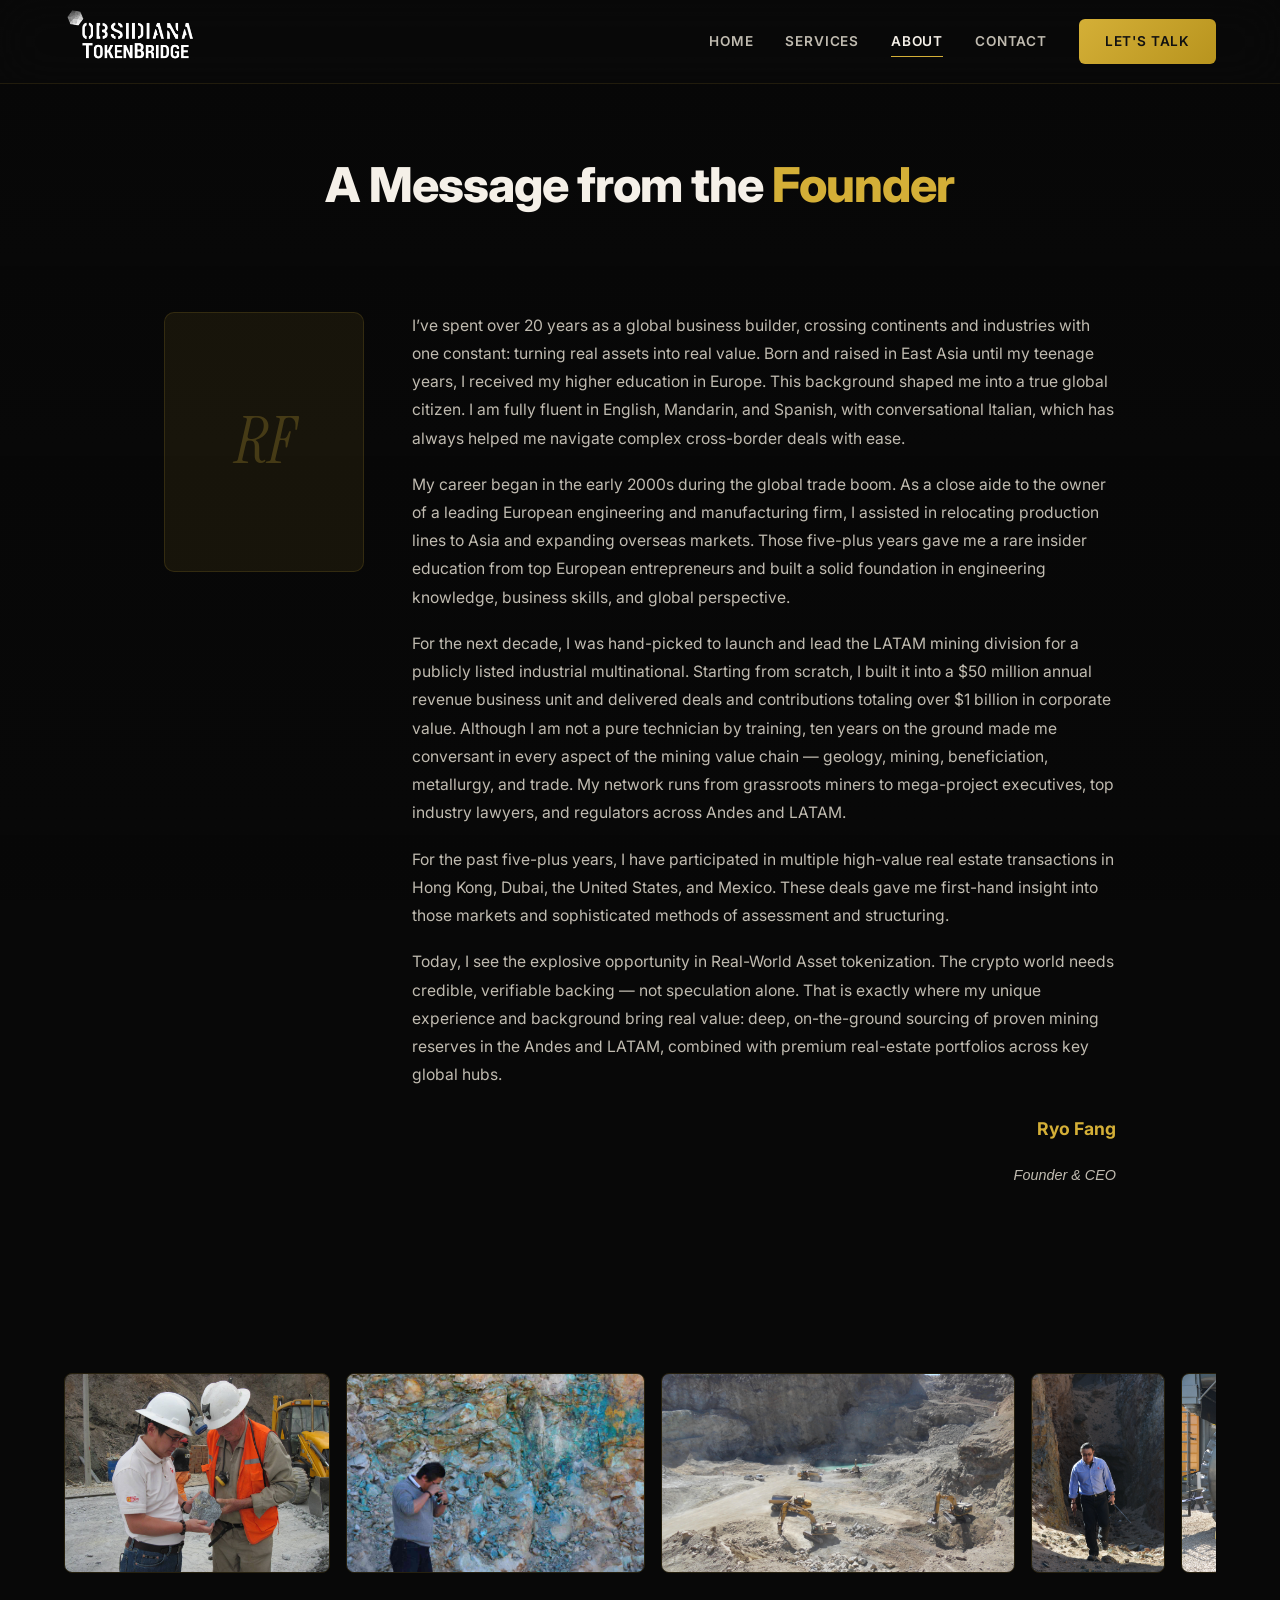
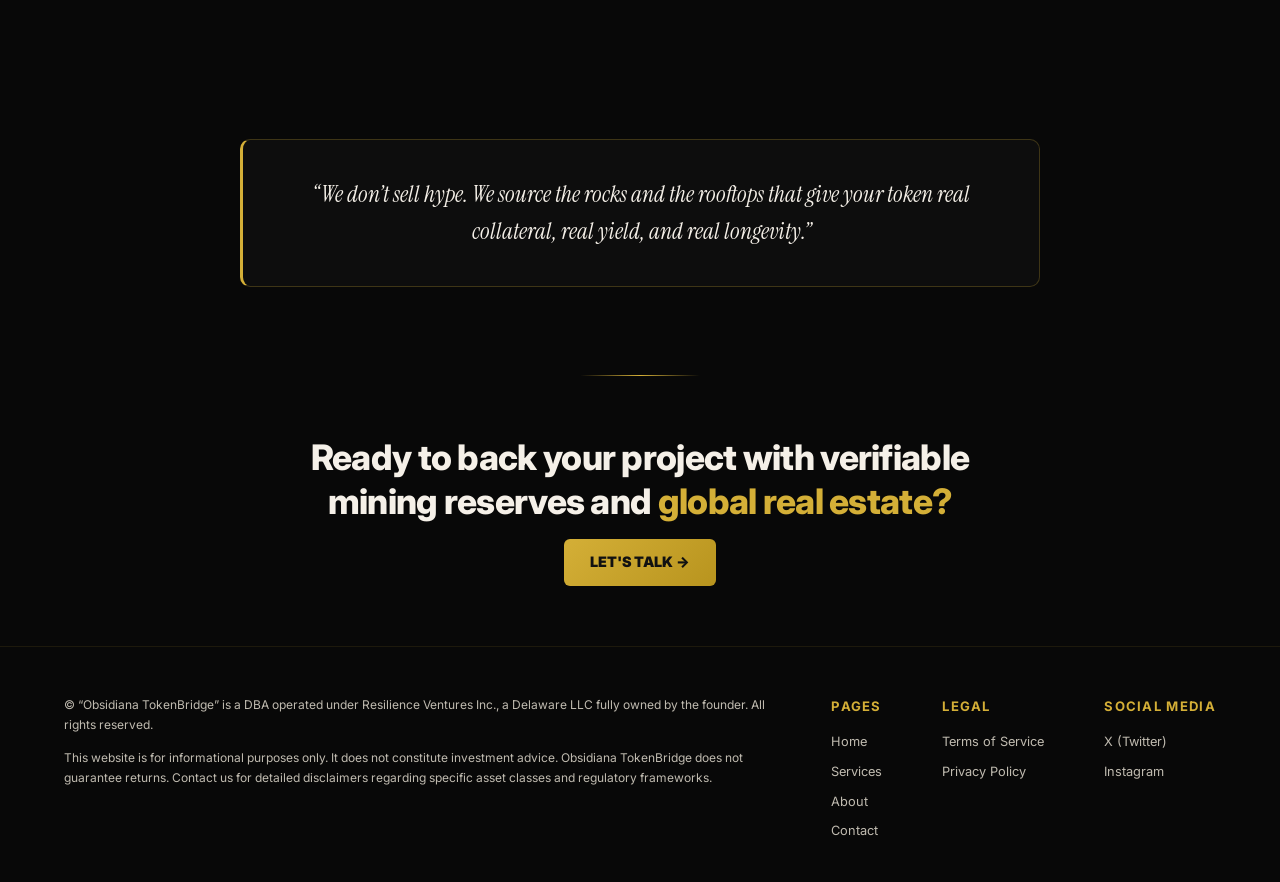
==== commit be294a1a: "Add profile photo placeholder to About page, right-align signature" ====
--- a/about.html
+++ b/about.html
@@ -46,19 +46,24 @@
   <!-- FOUNDER BIO -->
   <section class="section-sm">
     <div class="container">
-      <div class="founder-bio reveal">
-        <p>I&rsquo;ve spent over 20 years as a global business builder, crossing continents and industries with one constant: turning real assets into real value. Born and raised in East Asia until my teenage years, I received my higher education in Europe. This background shaped me into a true global citizen. I am fully fluent in English, Mandarin, and Spanish, with conversational Italian, which has always helped me navigate complex cross-border deals with ease.</p>
+      <div class="founder-layout reveal">
+        <div class="founder-photo">
+          <div class="photo-placeholder">RF</div>
+        </div>
+        <div class="founder-bio">
+          <p>I&rsquo;ve spent over 20 years as a global business builder, crossing continents and industries with one constant: turning real assets into real value. Born and raised in East Asia until my teenage years, I received my higher education in Europe. This background shaped me into a true global citizen. I am fully fluent in English, Mandarin, and Spanish, with conversational Italian, which has always helped me navigate complex cross-border deals with ease.</p>
 
-        <p>My career began in the early 2000s during the global trade boom. As a close aide to the owner of a leading European engineering and manufacturing firm, I assisted in relocating production lines to Asia and expanding overseas markets. Those five-plus years gave me a rare insider education from top European entrepreneurs and built a solid foundation in engineering knowledge, business skills, and global perspective.</p>
+          <p>My career began in the early 2000s during the global trade boom. As a close aide to the owner of a leading European engineering and manufacturing firm, I assisted in relocating production lines to Asia and expanding overseas markets. Those five-plus years gave me a rare insider education from top European entrepreneurs and built a solid foundation in engineering knowledge, business skills, and global perspective.</p>
 
-        <p>For the next decade, I was hand-picked to launch and lead the LATAM mining division for a publicly listed industrial multinational. Starting from scratch, I built it into a $50 million annual revenue business unit and delivered deals and contributions totaling over $1 billion in corporate value. Although I am not a pure technician by training, ten years on the ground made me conversant in every aspect of the mining value chain &mdash; geology, mining, beneficiation, metallurgy, and trade. My network runs from grassroots miners to mega-project executives, top industry lawyers, and regulators across Andes and LATAM.</p>
+          <p>For the next decade, I was hand-picked to launch and lead the LATAM mining division for a publicly listed industrial multinational. Starting from scratch, I built it into a $50 million annual revenue business unit and delivered deals and contributions totaling over $1 billion in corporate value. Although I am not a pure technician by training, ten years on the ground made me conversant in every aspect of the mining value chain &mdash; geology, mining, beneficiation, metallurgy, and trade. My network runs from grassroots miners to mega-project executives, top industry lawyers, and regulators across Andes and LATAM.</p>
 
-        <p>For the past five-plus years, I have participated in multiple high-value real estate transactions in Hong Kong, Dubai, the United States, and Mexico. These deals gave me first-hand insight into those markets and sophisticated methods of assessment and structuring.</p>
+          <p>For the past five-plus years, I have participated in multiple high-value real estate transactions in Hong Kong, Dubai, the United States, and Mexico. These deals gave me first-hand insight into those markets and sophisticated methods of assessment and structuring.</p>
 
-        <p>Today, I see the explosive opportunity in Real-World Asset tokenization. The crypto world needs credible, verifiable backing &mdash; not speculation alone. That is exactly where my unique experience and background bring real value: deep, on-the-ground sourcing of proven mining reserves in the Andes and LATAM, combined with premium real-estate portfolios across key global hubs.</p>
+          <p>Today, I see the explosive opportunity in Real-World Asset tokenization. The crypto world needs credible, verifiable backing &mdash; not speculation alone. That is exactly where my unique experience and background bring real value: deep, on-the-ground sourcing of proven mining reserves in the Andes and LATAM, combined with premium real-estate portfolios across key global hubs.</p>
 
-        <p class="signature">Ryo Fang</p>
-        <p class="signature-title">Founder &amp; CEO</p>
+          <p class="signature">Ryo Fang</p>
+          <p class="signature-title">Founder &amp; CEO</p>
+        </div>
       </div>
     </div>
   </section>
@@ -67,7 +72,7 @@
   <section class="section-sm">
     <div class="container">
       <div class="photo-carousel">
-        <div class="photo-track">
+        <div class="photo-track photo-track-long">
           <img src="assets/images/about-01.jpg" alt="Ryo Fang">
           <img src="assets/images/about-02.jpg" alt="Ryo Fang">
           <img src="assets/images/about-03.jpg" alt="Ryo Fang">
--- a/css/style.css
+++ b/css/style.css
@@ -594,10 +594,36 @@
   margin-bottom: 8px;
 }
 
-.founder-bio {
-  max-width: 800px;
+.founder-layout {
+  display: flex;
+  gap: 48px;
+  max-width: 1000px;
   margin: 0 auto;
   padding: 0 24px 40px;
+  align-items: flex-start;
+}
+.founder-photo {
+  flex-shrink: 0;
+  width: 200px;
+  position: sticky;
+  top: calc(var(--nav-height) + 24px);
+}
+.photo-placeholder {
+  width: 200px;
+  height: 260px;
+  background: rgba(212,175,55,.08);
+  border: 1px solid rgba(212,175,55,.15);
+  border-radius: var(--radius);
+  display: flex;
+  align-items: center;
+  justify-content: center;
+  font-family: 'Instrument Serif', serif;
+  font-size: 4rem;
+  color: rgba(212,175,55,.25);
+  font-style: italic;
+}
+.founder-bio {
+  flex: 1;
 }
 .founder-bio p {
   font-size: .98rem;
@@ -610,11 +636,13 @@
   font-weight: 700;
   font-size: 1.1rem;
   margin-top: 24px;
+  text-align: right;
 }
 .founder-bio .signature-title {
   color: var(--white-dim);
   font-size: .9rem;
   font-style: italic;
+  text-align: right;
 }
 
 /* Photo carousel */
@@ -626,7 +654,7 @@
 .photo-track {
   display: flex;
   gap: 16px;
-  animation: scrollCarousel 40s linear infinite;
+  animation: scrollCarousel 60s linear infinite;
   width: max-content;
 }
 .photo-track img {
@@ -640,6 +668,9 @@
 @keyframes scrollCarousel {
   0% { transform: translateX(0); }
   100% { transform: translateX(-50%); }
+}
+.photo-track-long {
+  animation-duration: 160s;
 }
 .photo-carousel:hover .photo-track {
   animation-play-state: paused;
@@ -863,6 +894,9 @@
   .step { flex: none; width: 100%; max-width: 260px; }
   .quote-box { padding: 24px 16px; }
   .section { padding: 48px 0; }
+  .founder-layout { flex-direction: column; align-items: center; }
+  .founder-photo { position: static; width: 160px; }
+  .photo-placeholder { width: 160px; height: 210px; font-size: 3rem; }
   .footer-row { flex-direction: column; gap: 30px; }
   .footer-cols { flex-wrap: wrap; gap: 20px; }
   .footer-col a { font-size: .75rem; }
